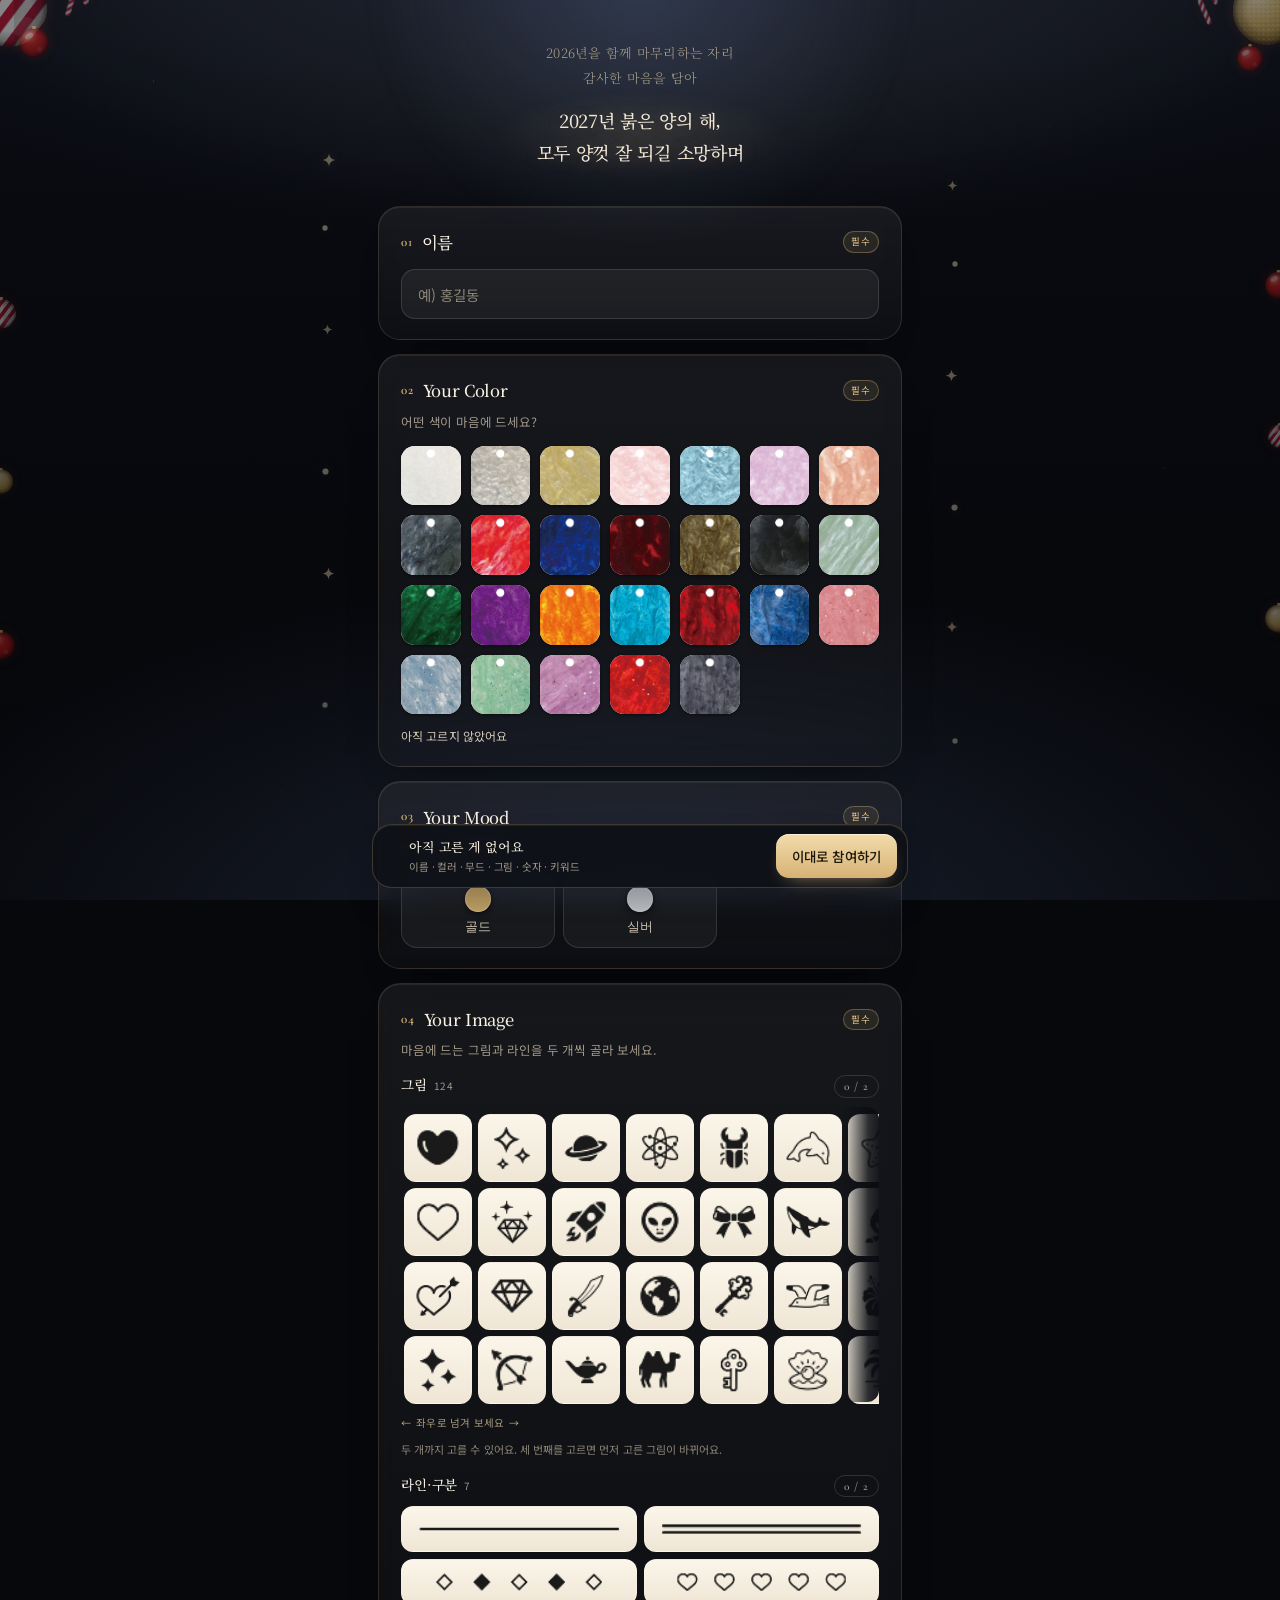
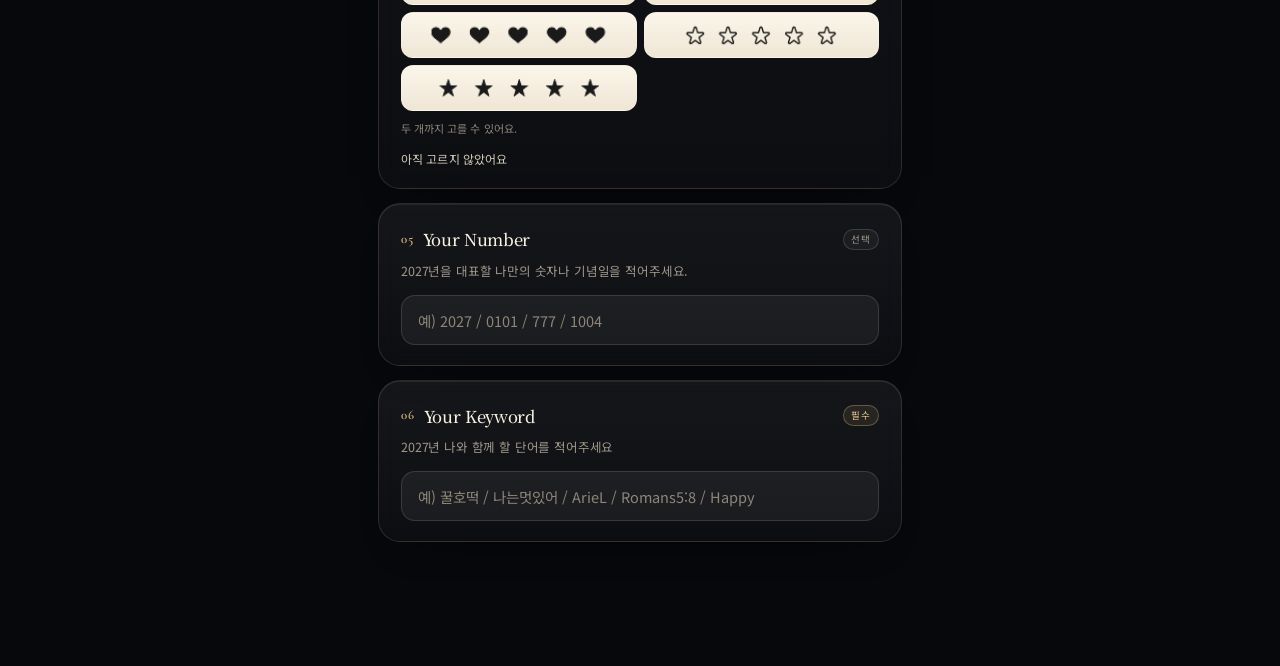
==== index.html @ 9b37b963 "무드 페이지 v4: 오프닝 문구·상단 여백 정리, 패널 순서 재배치(Color·Mood·Image·Number·Keyword), 무드 골드/실버 2종, 그림 124종 4행 좌우 스" ====
<!doctype html>
<html lang="ko">
<head>
<meta charset="utf-8">
<meta name="viewport" content="width=device-width, initial-scale=1, viewport-fit=cover">
<meta name="robots" content="noindex, nofollow">
<meta name="theme-color" content="#07080c">
<title>2027 새해 소망</title>
<meta name="description" content="2027년, 나를 닮은 색과 그림으로 새해의 무드를 골라 보세요.">
<meta property="og:title" content="2027 새해 소망">
<meta property="og:description" content="한 해를 닮은 색과 그림을 골라 새해의 첫 마음을 전해 보세요.">
<meta property="og:type" content="website">
<link rel="preconnect" href="https://fonts.googleapis.com">
<link rel="preconnect" href="https://fonts.gstatic.com" crossorigin>
<link href="https://fonts.googleapis.com/css2?family=Noto+Serif+KR:wght@300;500;700&family=Noto+Sans+KR:wght@300;400;500;700&family=Nanum+Pen+Script&family=Cormorant+Garamond:ital,wght@0,300;0,400;0,600;1,400&display=swap" rel="stylesheet">
<link rel="stylesheet" href="styles.css?v=20271120g">
</head>
<body>
<div class="sky" aria-hidden="true"></div>
<div class="aura" aria-hidden="true"></div>

<!-- 오너먼트 심볼: 유광 레드 볼 · 골드 글리터 볼 · 레드·화이트 사선 줄무늬 볼 · 캔디케인 -->
<svg class="orn-sprite" aria-hidden="true" focusable="false" width="0" height="0">
  <defs>
    <radialGradient id="oRedBody" cx="35%" cy="28%" r="82%">
      <stop offset="0" stop-color="#ff8271"/>
      <stop offset=".34" stop-color="#e4211f"/>
      <stop offset=".76" stop-color="#ad1010"/>
      <stop offset="1" stop-color="#680708"/>
    </radialGradient>
    <radialGradient id="oGoldBody" cx="35%" cy="28%" r="84%">
      <stop offset="0" stop-color="#fdf2c8"/>
      <stop offset=".42" stop-color="#e3bf6d"/>
      <stop offset=".8" stop-color="#b0872c"/>
      <stop offset="1" stop-color="#74551a"/>
    </radialGradient>
    <radialGradient id="oRim" cx="50%" cy="50%" r="50%">
      <stop offset=".58" stop-color="#000" stop-opacity="0"/>
      <stop offset=".87" stop-color="#000" stop-opacity=".26"/>
      <stop offset="1" stop-color="#000" stop-opacity=".62"/>
    </radialGradient>
    <pattern id="oGlitter" width="6.4" height="6.4" patternUnits="userSpaceOnUse">
      <circle cx="1.2" cy="1.7" r=".95" fill="#fff6cf" opacity=".9"/>
      <circle cx="4.7" cy="3.2" r=".68" fill="#fffdf0" opacity=".55"/>
      <circle cx="3" cy="5.8" r=".8" fill="#8b6a24" opacity=".5"/>
      <circle cx="6" cy="0.9" r=".55" fill="#ffe9a8" opacity=".75"/>
      <circle cx="0.6" cy="4.4" r=".5" fill="#ffeec0" opacity=".4"/>
    </pattern>
    <pattern id="oStripe" width="23" height="23" patternUnits="userSpaceOnUse" patternTransform="rotate(37)">
      <rect width="11.5" height="23" fill="#c8102e"/>
      <rect x="11.5" width="11.5" height="23" fill="#fdf7ef"/>
    </pattern>
    <clipPath id="oBallClip"><circle cx="50" cy="52" r="46"/></clipPath>

    <symbol id="oBallRed" viewBox="0 0 100 100">
      <circle cx="50" cy="52" r="46" fill="url(#oRedBody)"/>
      <circle cx="50" cy="52" r="46" fill="url(#oRim)"/>
      <ellipse cx="35" cy="31" rx="14" ry="8.6" transform="rotate(-30 35 31)" fill="#fff3ec" opacity=".5"/>
      <circle cx="67" cy="73" r="8" fill="#ff9c88" opacity=".2"/>
      <rect x="44" y="0" width="12" height="9" rx="2.6" fill="#e2bf78"/>
    </symbol>

    <symbol id="oBallGold" viewBox="0 0 100 100">
      <circle cx="50" cy="52" r="46" fill="url(#oGoldBody)"/>
      <circle cx="50" cy="52" r="46" fill="url(#oGlitter)" opacity=".85"/>
      <circle cx="50" cy="52" r="46" fill="url(#oRim)"/>
      <ellipse cx="35" cy="30" rx="12" ry="7" transform="rotate(-30 35 30)" fill="#fffaea" opacity=".22"/>
      <rect x="44" y="0" width="12" height="9" rx="2.6" fill="#e2bf78"/>
    </symbol>

    <symbol id="oBallStripe" viewBox="0 0 100 100">
      <circle cx="50" cy="52" r="46" fill="url(#oStripe)"/>
      <g clip-path="url(#oBallClip)">
        <ellipse cx="33" cy="30" rx="15" ry="9" transform="rotate(-30 33 30)" fill="#fff" opacity=".5"/>
        <path d="M56 6a46 46 0 0 1 0 92" fill="#000" opacity=".16"/>
        <ellipse cx="68" cy="74" rx="17" ry="12" fill="#fff" opacity=".12"/>
      </g>
      <circle cx="50" cy="52" r="46" fill="url(#oRim)"/>
      <rect x="44" y="0" width="12" height="9" rx="2.6" fill="#e2bf78"/>
    </symbol>

    <pattern id="oCaneStripe" width="14" height="14" patternUnits="userSpaceOnUse" patternTransform="rotate(45)">
      <rect width="7" height="14" fill="#cf1233"/>
      <rect x="7" width="7" height="14" fill="#fffdf7"/>
    </pattern>
    <mask id="oCaneMask" maskUnits="userSpaceOnUse" x="0" y="0" width="70" height="104">
      <path d="M22 96V40a19 19 0 0 1 38 0v14" fill="none" stroke="#fff" stroke-width="13" stroke-linecap="round"/>
    </mask>

    <symbol id="oCane" viewBox="0 0 70 104">
      <g mask="url(#oCaneMask)">
        <rect x="0" y="0" width="70" height="104" fill="url(#oCaneStripe)"/>
        <path d="M40 0h30v104H40z" fill="#5c0a12" opacity=".16"/>
      </g>
    </symbol>
  </defs>
</svg>

<!-- 은은하게 반짝이는 오너먼트 (터치·입력 영역을 가리지 않습니다) -->
<div class="orn-layer" aria-hidden="true">
  <!-- 상단 모서리: 왼쪽 -->
  <svg class="orn" viewBox="0 0 100 100" style="top:-34px;left:-32px;width:82px;--d:-.4s;--o:.5"><use href="#oBallStripe"/></svg>
  <svg class="orn" viewBox="0 0 100 100" style="top:26px;left:18px;width:32px;--d:-2.6s;--o:.46"><use href="#oBallRed"/></svg>
  <svg class="orn" viewBox="0 0 70 104" style="top:-20px;left:64px;width:26px;--d:-4.1s;--o:.4;transform:rotate(16deg)"><use href="#oCane"/></svg>

  <!-- 상단 모서리: 오른쪽 -->
  <svg class="orn" viewBox="0 0 100 100" style="top:-28px;right:-24px;width:74px;--d:-1.6s;--o:.5"><use href="#oBallGold"/></svg>
  <svg class="orn" viewBox="0 0 100 100" style="top:44px;right:16px;width:28px;--d:-3.4s;--o:.44"><use href="#oBallRed"/></svg>
  <svg class="orn" viewBox="0 0 70 104" style="top:-14px;right:60px;width:26px;--d:-.9s;--o:.38;transform:rotate(-24deg)"><use href="#oCane"/></svg>

  <!-- 좌우 가장자리 -->
  <svg class="orn" viewBox="0 0 100 100" style="top:33%;left:-15px;width:32px;--d:-2.1s;--o:.4"><use href="#oBallStripe"/></svg>
  <svg class="orn" viewBox="0 0 100 100" style="top:52%;left:-12px;width:26px;--d:-5.2s;--o:.36"><use href="#oBallGold"/></svg>
  <svg class="orn" viewBox="0 0 100 100" style="top:70%;left:-14px;width:30px;--d:-3.8s;--o:.38"><use href="#oBallRed"/></svg>

  <svg class="orn" viewBox="0 0 100 100" style="top:30%;right:-13px;width:29px;--d:-4.6s;--o:.4"><use href="#oBallRed"/></svg>
  <svg class="orn" viewBox="0 0 100 100" style="top:47%;right:-12px;width:25px;--d:-1.3s;--o:.36"><use href="#oBallStripe"/></svg>
  <svg class="orn" viewBox="0 0 100 100" style="top:67%;right:-14px;width:30px;--d:-6s;--o:.38"><use href="#oBallGold"/></svg>
  <svg class="orn-side l" style="top:17%;width:14px;--d:-1.1s" viewBox="0 0 24 24" role="presentation"><path d="M12 1.2c1 6.4 4.4 9.8 10.8 10.8C16.4 13 13 16.4 12 22.8 11 16.4 7.6 13 1.2 12 7.6 11 11 7.6 12 1.2Z" fill="#f3e2b8" opacity=".75"/></svg>
  <svg class="orn-side l" style="top:25%;width:6px;--d:-3.2s" viewBox="0 0 10 10" role="presentation"><circle cx="5" cy="5" r="4.4" fill="#efe3c9" opacity=".8"/></svg>
  <svg class="orn-side l" style="top:36%;width:11px;--d:-2.2s" viewBox="0 0 24 24" role="presentation"><path d="M12 1.2c1 6.4 4.4 9.8 10.8 10.8C16.4 13 13 16.4 12 22.8 11 16.4 7.6 13 1.2 12 7.6 11 11 7.6 12 1.2Z" fill="#e8d2a2" opacity=".7"/></svg>
  <svg class="orn-side l" style="top:52%;width:7px;--d:-4.4s" viewBox="0 0 10 10" role="presentation"><circle cx="5" cy="5" r="4.4" fill="#f7eccd" opacity=".7"/></svg>
  <svg class="orn-side l" style="top:63%;width:13px;--d:-0.6s" viewBox="0 0 24 24" role="presentation"><path d="M12 1.2c1 6.4 4.4 9.8 10.8 10.8C16.4 13 13 16.4 12 22.8 11 16.4 7.6 13 1.2 12 7.6 11 11 7.6 12 1.2Z" fill="#f3e2b8" opacity=".7"/></svg>
  <svg class="orn-side l" style="top:78%;width:6px;--d:-5.1s" viewBox="0 0 10 10" role="presentation"><circle cx="5" cy="5" r="4.4" fill="#efe3c9" opacity=".65"/></svg>

  <svg class="orn-side r" style="top:20%;width:11px;--d:-2.8s" viewBox="0 0 24 24" role="presentation"><path d="M12 1.2c1 6.4 4.4 9.8 10.8 10.8C16.4 13 13 16.4 12 22.8 11 16.4 7.6 13 1.2 12 7.6 11 11 7.6 12 1.2Z" fill="#e8d2a2" opacity=".72"/></svg>
  <svg class="orn-side r" style="top:29%;width:6px;--d:-0.9s" viewBox="0 0 10 10" role="presentation"><circle cx="5" cy="5" r="4.4" fill="#f7eccd" opacity=".75"/></svg>
  <svg class="orn-side r" style="top:41%;width:13px;--d:-4.0s" viewBox="0 0 24 24" role="presentation"><path d="M12 1.2c1 6.4 4.4 9.8 10.8 10.8C16.4 13 13 16.4 12 22.8 11 16.4 7.6 13 1.2 12 7.6 11 11 7.6 12 1.2Z" fill="#f3e2b8" opacity=".7"/></svg>
  <svg class="orn-side r" style="top:56%;width:7px;--d:-2.6s" viewBox="0 0 10 10" role="presentation"><circle cx="5" cy="5" r="4.4" fill="#efe3c9" opacity=".7"/></svg>
  <svg class="orn-side r" style="top:69%;width:12px;--d:-5.5s" viewBox="0 0 24 24" role="presentation"><path d="M12 1.2c1 6.4 4.4 9.8 10.8 10.8C16.4 13 13 16.4 12 22.8 11 16.4 7.6 13 1.2 12 7.6 11 11 7.6 12 1.2Z" fill="#e8d2a2" opacity=".68"/></svg>
  <svg class="orn-side r" style="top:82%;width:6px;--d:-1.7s" viewBox="0 0 10 10" role="presentation"><circle cx="5" cy="5" r="4.4" fill="#f7eccd" opacity=".6"/></svg>
</div>

<header class="hero">
  <div class="lede greeting">
    <p class="greet-small">2026년을 함께 마무리하는 자리<br>감사한 마음을 담아</p>
    <p class="greet-big">2027년 붉은 양의 해,<br>모두 양껏 잘 되길 소망하며</p>
  </div>
</header>

<main>
  <form id="moodForm" novalidate>
    <section class="panel" id="panel-name">
      <header class="panel-head">
        <span class="step">01</span>
        <h2>이름</h2>
        <span class="tag required">필수</span>
      </header>
      <div class="field">
        <input type="text" id="inputName" name="name" maxlength="16" autocomplete="name"
               placeholder="예) 홍길동" aria-label="이름">
      </div>
      <p class="error" id="errName" hidden>이름을 적어 주세요.</p>
    </section>

    <section class="panel" id="panel-color">
      <header class="panel-head">
        <span class="step">02</span>
        <h2>Your Color</h2>
        <span class="tag required">필수</span>
      </header>
      <p class="panel-desc">어떤 색이 마음에 드세요?</p>
      <div class="swatch-grid" id="colorGrid" role="radiogroup" aria-label="아크릴 컬러 26색"></div>
      <p class="picked" id="colorPicked">아직 고르지 않았어요</p>
      <p class="error" id="errColor" hidden>컬러를 하나 골라 주세요.</p>
    </section>

    <section class="panel" id="panel-mood">
      <header class="panel-head">
        <span class="step">03</span>
        <h2>Your Mood</h2>
        <span class="tag required">필수</span>
      </header>
      <p class="panel-desc">분위기도 골라 보세요</p>
      <div class="point-grid" id="moodGrid" role="radiogroup" aria-label="무드"></div>
      <p class="error" id="errMood" hidden>분위기를 하나 골라 주세요.</p>
    </section>

    <section class="panel" id="panel-image">
      <header class="panel-head">
        <span class="step">04</span>
        <h2>Your Image</h2>
        <span class="tag required">필수</span>
      </header>
      <p class="panel-desc">마음에 드는 그림과 라인을 두 개씩 골라 보세요.</p>

      <div class="pick-block" id="blockArt">
        <div class="pick-head"><h3>그림</h3><span class="pick-count">124</span><span class="pick-state" id="artState">0 / 2</span></div>
        <div class="art-wrap" id="artWrap">
          <div class="art-scroll" id="artScroll">
            <div class="art-grid" id="artGrid" role="group" aria-label="그림 124종"></div>
          </div>
          <span class="art-fade" aria-hidden="true"></span>
        </div>
        <p class="scroll-cue" id="artCue"><span aria-hidden="true">←</span> 좌우로 넘겨 보세요 <span aria-hidden="true">→</span></p>
        <p class="pick-hint" id="artHint">두 개까지 고를 수 있어요. 세 번째를 고르면 먼저 고른 그림이 바뀌어요.</p>
      </div>

      <div class="pick-block" id="blockLine">
        <div class="pick-head"><h3>라인·구분</h3><span class="pick-count">7</span><span class="pick-state" id="lineState">0 / 2</span></div>
        <div class="line-grid" id="lineGrid" role="group" aria-label="라인·구분 7종"></div>
        <p class="pick-hint" id="lineHint">두 개까지 고를 수 있어요.</p>
      </div>

      <p class="picked" id="iconPicked">아직 고르지 않았어요</p>
      <p class="error" id="errIcon" hidden>그림을 하나 골라 주세요.</p>
    </section>

    <section class="panel" id="panel-number">
      <header class="panel-head">
        <span class="step">05</span>
        <h2>Your Number</h2>
        <span class="tag">선택</span>
      </header>
      <p class="panel-desc">2027년을 대표할 나만의 숫자나 기념일을 적어주세요.</p>
      <div class="field">
        <input type="text" id="inputNumber" name="number" maxlength="20" placeholder="예) 2027 / 0101 / 777 / 1004" aria-label="Your Number">
      </div>
    </section>

    <section class="panel" id="panel-keyword">
      <header class="panel-head">
        <span class="step">06</span>
        <h2>Your Keyword</h2>
        <span class="tag required">필수</span>
      </header>
      <p class="panel-desc">2027년 나와 함께 할 단어를 적어주세요</p>
      <div class="field">
        <input type="text" id="inputKeyword" name="keyword" maxlength="24" placeholder="예) 꿀호떡 / 나는멋있어 / ArieL / Romans5:8 / Happy" aria-label="Your Keyword">
      </div>
      <p class="error" id="errKeyword" hidden>단어를 적어 주세요.</p>
    </section>

  </form>
</main>

<div class="dock" id="dock">
  <span class="dock-swatch" id="dockSwatch" aria-hidden="true"></span>
  <div class="dock-text">
    <strong id="dockTitle">아직 고른 게 없어요</strong>
    <small id="dockSub">이름 · 컬러 · 무드 · 그림 · 숫자 · 키워드</small>
  </div>
  <button type="submit" form="moodForm" class="btn-primary" id="submitBtn">이대로 참여하기</button>
</div>

<div class="done" id="doneScreen" hidden>
  <div class="done-orn" aria-hidden="true">
    <svg class="tw" style="top:16px;left:24px;width:13px;animation-delay:-1.4s" viewBox="0 0 24 24"><path d="M12 1.2c1 6.4 4.4 9.8 10.8 10.8C16.4 13 13 16.4 12 22.8 11 16.4 7.6 13 1.2 12 7.6 11 11 7.6 12 1.2Z" fill="#f3e2b8"/></svg>
    <svg class="tw" style="top:44px;right:30px;width:9px;animation-delay:-3.6s" viewBox="0 0 24 24"><path d="M12 1.2c1 6.4 4.4 9.8 10.8 10.8C16.4 13 13 16.4 12 22.8 11 16.4 7.6 13 1.2 12 7.6 11 11 7.6 12 1.2Z" fill="#e8d2a2"/></svg>
    <svg class="tw" style="top:8px;right:96px;width:6px;animation-delay:-2.1s" viewBox="0 0 24 24"><path d="M12 1.2c1 6.4 4.4 9.8 10.8 10.8C16.4 13 13 16.4 12 22.8 11 16.4 7.6 13 1.2 12 7.6 11 11 7.6 12 1.2Z" fill="#f7eccd"/></svg>
    <svg class="tw" style="top:72px;left:78px;width:7px;animation-delay:-4.8s" viewBox="0 0 24 24"><path d="M12 1.2c1 6.4 4.4 9.8 10.8 10.8C16.4 13 13 16.4 12 22.8 11 16.4 7.6 13 1.2 12 7.6 11 11 7.6 12 1.2Z" fill="#e8d2a2"/></svg>
  </div>
  <div class="done-inner">
    <p class="done-eyebrow">고르기 완료</p>
    <h2 id="doneTitle">참여해 주셔서 감사합니다!</h2>
    <p class="done-sub" id="doneSub">고른 마음이 잘 담겼어요.</p>
    <ul class="summary" id="doneSummary"></ul>
    <p class="done-note">2027년 붉은 양의 해, 모두 양껏 잘 되길 바라며.<br>2026년을 함께 마무리하는 자리, 감사한 마음을 담아.</p>
    <button type="button" class="btn-ghost" id="againBtn">처음부터 다시 고르기</button>
  </div>
</div>

<script src="app.js?v=20271120g"></script>
</body>
</html>
---- styles.css ----
/* 2027 나만의 무드 — midnight / champagne edition */
:root{
  --bg:#07080c;
  --bg-2:#0b0d13;
  --bg-3:#131722;
  --ink:#f5eee0;
  --ink-soft:#d2c8b6;
  --muted:#a1988a;
  --line:rgba(214,186,132,.16);
  --line-soft:rgba(255,255,255,.09);
  --accent:#e3b972;
  --gold:#d9b877;
  --gold-deep:#a9853f;
  --gold-line:rgba(217,184,119,.34);
  --cream:#f8f1e2;
  --serif:'Noto Serif KR','Nanum Myeongjo',Georgia,serif;
  --sans:'Noto Sans KR','Apple SD Gothic Neo',system-ui,-apple-system,sans-serif;
  --hand:'Nanum Pen Script','Gaegu','Segoe Script',cursive;
  --display:'Cormorant Garamond','Noto Serif KR',Georgia,serif;
  --radius:22px;
  color-scheme:dark;
}

*{box-sizing:border-box}
html{
  -webkit-text-size-adjust:100%;
  scroll-padding-bottom:118px;
  background:var(--bg);
}
body{
  margin:0;
  padding:0 0 calc(110px + env(safe-area-inset-bottom));
  background:var(--bg);
  color:var(--ink);
  font-family:var(--sans);
  font-weight:400;
  line-height:1.6;
  letter-spacing:-0.01em;
  word-break:keep-all;
  overflow-wrap:break-word;
  -webkit-font-smoothing:antialiased;
  overflow-x:hidden;
}

/* 깊은 연말 블랙 — 네이비-블랙 그라데이션 */
body::before{
  content:'';
  position:fixed;
  inset:0;
  background:
    radial-gradient(120% 62% at 50% -12%, #1b2233 0%, rgba(27,34,51,0) 62%),
    radial-gradient(78% 42% at 50% -4%, rgba(217,184,119,.13) 0%, rgba(217,184,119,0) 68%),
    radial-gradient(90% 60% at 50% 106%, rgba(30,37,54,.85) 0%, rgba(7,8,12,0) 70%),
    linear-gradient(180deg, #0a0c12 0%, #08090e 38%, #06070a 100%);
  pointer-events:none;
  z-index:0;
}
/* 아주 옅은 별가루 */
.sky{
  position:fixed;
  inset:0;
  pointer-events:none;
  z-index:0;
  opacity:.55;
  background-image:
    radial-gradient(1.1px 1.1px at 12% 9%, rgba(255,247,226,.85), transparent 60%),
    radial-gradient(1px 1px at 82% 14%, rgba(255,247,226,.6), transparent 60%),
    radial-gradient(1.2px 1.2px at 33% 26%, rgba(240,226,196,.5), transparent 60%),
    radial-gradient(1px 1px at 68% 38%, rgba(255,247,226,.45), transparent 60%),
    radial-gradient(1.3px 1.3px at 91% 52%, rgba(255,247,226,.5), transparent 60%),
    radial-gradient(1px 1px at 6% 46%, rgba(240,226,196,.5), transparent 60%),
    radial-gradient(1.1px 1.1px at 46% 64%, rgba(255,247,226,.35), transparent 60%),
    radial-gradient(1px 1px at 76% 78%, rgba(240,226,196,.4), transparent 60%),
    radial-gradient(1.2px 1.2px at 22% 88%, rgba(255,247,226,.35), transparent 60%);
}
.aura{
  position:fixed;
  left:50%; top:-300px;
  width:560px; height:560px;
  margin-left:-280px;
  border-radius:50%;
  background:radial-gradient(circle, rgba(120,146,196,.22), rgba(120,146,196,0) 68%);
  filter:blur(14px);
  pointer-events:none;
  z-index:0;
}
main,header,footer,.dock{position:relative;z-index:1}

/* ---------- 오너먼트 ---------- */
.orn-layer{
  position:fixed;
  inset:0;
  z-index:0;
  pointer-events:none;
  overflow:hidden;
}
.orn-sprite{
  position:absolute;
  width:0; height:0;
  overflow:hidden;
}
/* 유광 레드·골드 글리터·사선 줄무늬 볼, 캔디케인 — 배경 장식(터치·입력 방해 없음) */
.orn{
  position:absolute;
  height:auto;
  opacity:var(--o,.4);
  filter:drop-shadow(0 0 7px rgba(226,84,52,.22));
  animation:ornTwinkle 9s ease-in-out infinite;
  animation-delay:var(--d,0s);
  pointer-events:none;
}
@keyframes ornTwinkle{
  0%,100%{opacity:var(--o,.4)}
  44%{opacity:calc(var(--o,.4) * 1.6)}
  62%{opacity:calc(var(--o,.4) * 1.05)}
  80%{opacity:calc(var(--o,.4) * .72)}
}
.orn-side{
  position:absolute;
  height:auto;
  opacity:.5;
  filter:drop-shadow(0 0 6px rgba(233,206,150,.35));
}
.orn-side.l{left:8px}
.orn-side.r{right:8px}
.tw{
  animation:twinkle 5.2s ease-in-out infinite;
  transform-box:fill-box;
  transform-origin:center;
  opacity:.55;
}
@keyframes twinkle{
  0%,100%{opacity:.22;transform:scale(.88)}
  42%{opacity:.98;transform:scale(1.08)}
  66%{opacity:.45;transform:scale(.96)}
}

/* ---------- hero ---------- */
.hero{
  max-width:560px;
  margin:0 auto;
  padding:calc(40px + env(safe-area-inset-top)) 20px 4px;
  text-align:center;
}
.lede.greeting{
  display:flex;
  flex-direction:column;
  gap:13px;
  margin:0 auto;
  max-width:20em;
  font-family:var(--serif);
  font-weight:300;
  letter-spacing:-0.005em;
  text-align:center;
}
.lede.greeting p{margin:0}
.greet-small{
  font-size:clamp(12px,3.3vw,13px);
  font-weight:300;
  line-height:1.95;
  letter-spacing:.02em;
  color:#a89d8b;
}
.greet-big{
  position:relative;
  font-size:clamp(16px,4.5vw,18px);
  font-weight:500;
  line-height:1.78;
  letter-spacing:-0.015em;
  color:#f2e8d4;
  text-shadow:0 1px 20px rgba(217,184,119,.22);
}
.greet-big::before{
  content:'';
  position:absolute;
  inset:-12px -20px;
  background:radial-gradient(58% 72% at 50% 50%, rgba(217,184,119,.11), rgba(217,184,119,0) 72%);
  pointer-events:none;
  z-index:-1;
}

/* ---------- panels ---------- */
#moodForm{
  max-width:560px;
  margin:0 auto;
  padding:34px 18px 0;
}
.panel{
  background:linear-gradient(180deg, rgba(255,255,255,.062), rgba(255,255,255,.028));
  border:1px solid var(--line);
  border-radius:var(--radius);
  padding:20px 18px 18px;
  margin:0 0 14px;
  box-shadow:
    0 1px 0 rgba(255,255,255,.07) inset,
    0 22px 44px -34px rgba(0,0,0,.95);
  -webkit-backdrop-filter:blur(10px) saturate(1.05);
  backdrop-filter:blur(10px) saturate(1.05);
  scroll-margin-top:20px;
}
.panel-head{
  display:flex;
  align-items:center;
  gap:8px;
  flex-wrap:wrap;
}
.step{
  font-family:var(--display);
  font-size:13px;
  font-weight:600;
  letter-spacing:.1em;
  color:var(--gold);
}
.panel-head h2{
  margin:0;
  font-family:var(--serif);
  font-size:16.5px;
  font-weight:500;
  letter-spacing:-0.02em;
  color:var(--cream);
  flex:1 1 auto;
}
.tag{
  font-size:9.5px;
  letter-spacing:.08em;
  padding:2px 7px;
  border-radius:999px;
  border:1px solid rgba(255,255,255,.14);
  color:var(--muted);
  background:rgba(255,255,255,.04);
  flex:none;
}
.tag.required{
  color:#ecc98d;
  border-color:rgba(217,184,119,.34);
  background:rgba(217,184,119,.1);
}
.panel-desc{
  margin:8px 0 14px;
  font-size:12.5px;
  line-height:1.6;
  color:var(--muted);
}
.field{position:relative}
/* 설명 문구가 없는 패널(01 이름)은 제목과 입력칸 사이 여백을 따로 준다 */
.panel-head + .field{margin-top:14px}
.field input{
  width:100%;
  height:50px;
  padding:0 16px;
  font-family:var(--sans);
  font-size:16px;
  color:var(--cream);
  background:rgba(255,255,255,.055);
  border:1px solid rgba(255,255,255,.13);
  border-radius:14px;
  outline:none;
  transition:border-color .2s, box-shadow .2s, background .2s;
  -webkit-appearance:none;
  caret-color:var(--gold);
}
.field input::placeholder{color:#8e8778;font-size:14.5px}
.field input:focus{
  border-color:rgba(217,184,119,.62);
  background:rgba(255,255,255,.08);
  box-shadow:0 0 0 4px rgba(217,184,119,.14);
}
.error{
  margin:8px 0 0;
  font-size:11.5px;
  color:#eda692;
  letter-spacing:0.01em;
}
.chips{
  display:flex;
  gap:6px;
  flex-wrap:wrap;
  margin-top:10px;
}
.chip{
  font-family:var(--sans);
  font-size:11.5px;
  color:var(--ink-soft);
  background:rgba(255,255,255,.05);
  border:1px solid rgba(255,255,255,.12);
  border-radius:999px;
  padding:6px 11px;
  cursor:pointer;
  transition:all .18s ease;
}
.chip:hover{background:rgba(217,184,119,.12);border-color:rgba(217,184,119,.45);color:var(--cream)}
.chip:active{transform:scale(.97)}

/* ---------- color swatches ---------- */
.swatch-grid{
  display:grid;
  grid-template-columns:repeat(auto-fill, minmax(48px,1fr));
  gap:8px;
}
.swatch{
  position:relative;
  aspect-ratio:1;
  padding:0;
  border:0;
  background:none;
  cursor:pointer;
  border-radius:16px;
  -webkit-tap-highlight-color:transparent;
}
.swatch img{
  width:100%; height:100%;
  display:block;
  border-radius:14px;
  object-fit:cover;
  background:#fff;
  box-shadow:0 1px 3px rgba(0,0,0,.5), 0 0 0 1px rgba(255,255,255,.16) inset;
  transition:transform .18s ease, box-shadow .18s ease;
}
.swatch:hover img{transform:translateY(-1px)}
.swatch .swatch-check{
  position:absolute;
  right:-4px; bottom:-4px;
  width:18px; height:18px;
  border-radius:50%;
  background:#100f0c;
  color:var(--cream);
  font-size:10px;
  line-height:18px;
  text-align:center;
  opacity:0;
  transform:scale(.6);
  transition:all .18s ease;
  box-shadow:0 0 0 1.5px rgba(247,240,226,.85);
}
.swatch[aria-checked="true"] img{
  transform:scale(.9);
  box-shadow:0 0 0 2px #f0d9a8, 0 0 0 5px rgba(10,11,15,.95), 0 6px 16px rgba(0,0,0,.6);
}
.swatch[aria-checked="true"] .swatch-check{opacity:1;transform:scale(1)}
.picked{
  margin:12px 0 0;
  font-size:12px;
  color:var(--ink-soft);
  letter-spacing:.01em;
  min-height:1.3em;
}
.picked b{font-weight:500;color:var(--cream)}

/* ---------- points ---------- */
.point-grid{
  display:grid;
  grid-template-columns:repeat(3,1fr);
  gap:8px;
}
.point{
  position:relative;
  display:flex;
  flex-direction:column;
  align-items:center;
  gap:7px;
  padding:13px 6px 11px;
  border:1px solid rgba(255,255,255,.12);
  border-radius:16px;
  background:rgba(255,255,255,.045);
  cursor:pointer;
  transition:all .18s ease;
  -webkit-tap-highlight-color:transparent;
}
.point .orb{
  width:26px; height:26px;
  border-radius:50%;
  box-shadow:0 0 0 1px rgba(255,255,255,.28) inset, 0 2px 6px rgba(0,0,0,.55);
}
.point span{font-size:12.5px;color:var(--ink-soft);letter-spacing:.02em}
.point[aria-checked="true"]{
  border-color:rgba(217,184,119,.72);
  background:rgba(217,184,119,.1);
  box-shadow:0 0 0 1px rgba(217,184,119,.3), 0 8px 20px -14px rgba(217,184,119,.8);
}
.point[aria-checked="true"] span{color:var(--cream);font-weight:500}

/* ---------- icon tabs & grid ---------- */
.tabs{
  display:flex;
  gap:6px;
  overflow-x:auto;
  padding:2px 0 10px;
  scrollbar-width:none;
}
.tabs::-webkit-scrollbar{display:none}
.tab{
  flex:none;
  font-family:var(--sans);
  font-size:12px;
  color:var(--ink-soft);
  background:rgba(255,255,255,.05);
  border:1px solid rgba(255,255,255,.12);
  border-radius:999px;
  padding:7px 13px;
  cursor:pointer;
  transition:all .18s ease;
  white-space:nowrap;
}
.tab .count{opacity:.55;font-size:10.5px;margin-left:3px}
.tab[aria-selected="true"]{
  background:linear-gradient(180deg, #f1d9a8, #d8b477);
  border-color:rgba(240,217,168,.9);
  color:#221a0e;
  font-weight:500;
  box-shadow:0 6px 16px -10px rgba(217,184,119,.85);
}
.tab[aria-selected="true"] .count{opacity:.6}
/* 아이콘은 검은 획 투명 PNG → 셀 배경은 밝은 아이보리/크림으로 유지 */
.icon-grid{
  display:grid;
  grid-template-columns:repeat(5, 1fr);
  gap:6px;
}
.icon-cell{
  position:relative;
  aspect-ratio:1;
  padding:7px;
  border:1px solid rgba(255,255,255,.1);
  border-radius:12px;
  background:linear-gradient(180deg, #fbf6ea 0%, #efe6d5 100%);
  cursor:pointer;
  transition:all .16s ease;
  -webkit-tap-highlight-color:transparent;
}
.icon-cell:hover{border-color:rgba(217,184,119,.6);background:linear-gradient(180deg, #fffdf6 0%, #f6efe0 100%)}
.icon-cell img{
  width:100%; height:100%;
  object-fit:contain;
  display:block;
}
.icon-cell[aria-checked="true"]{
  border-color:#f0d9a8;
  background:linear-gradient(180deg, #fffdf6 0%, #f7efdd 100%);
  box-shadow:0 0 0 2px #e8c98f, 0 0 0 5px rgba(232,201,143,.2), 0 8px 18px -8px rgba(0,0,0,.75);
}

/* ---------- 그림·라인 두 개 고르기 ---------- */
.pick-block{margin:0 0 16px}
.pick-block:last-of-type{margin-bottom:6px}
.pick-head{
  display:flex;
  align-items:baseline;
  gap:7px;
  margin:0 0 9px;
}
.pick-head h3{
  margin:0;
  font-family:var(--serif);
  font-size:13.5px;
  font-weight:500;
  letter-spacing:-0.01em;
  color:var(--cream);
}
.pick-count{font-size:10px;color:var(--muted);letter-spacing:.04em}
.pick-state{
  margin-left:auto;
  flex:none;
  font-family:var(--display);
  font-size:11.5px;
  font-weight:600;
  letter-spacing:.08em;
  color:var(--muted);
  border:1px solid rgba(255,255,255,.13);
  border-radius:999px;
  padding:1px 9px;
  transition:all .2s ease;
}
.pick-state.done{
  color:#f0d9a8;
  border-color:rgba(217,184,119,.5);
  background:rgba(217,184,119,.12);
}
.pick-hint{
  margin:9px 0 0;
  font-size:11px;
  line-height:1.55;
  letter-spacing:.005em;
  color:#8d8577;
  transition:color .2s ease;
}
.pick-hint.flash{color:#e9c893}
.pick-hint.full{color:#c4b79d}

/* 그림 124종 — 4행 가로 스크롤 그리드 */
.art-wrap{position:relative}
.art-scroll{
  overflow-x:auto;
  overflow-y:hidden;
  -webkit-overflow-scrolling:touch;
  overscroll-behavior-x:contain;
  padding:7px 3px 9px;
  scrollbar-width:thin;
  scrollbar-color:rgba(217,184,119,.45) rgba(255,255,255,.06);
}
.art-scroll::-webkit-scrollbar{height:4px}
.art-scroll::-webkit-scrollbar-track{background:rgba(255,255,255,.06);border-radius:2px}
.art-scroll::-webkit-scrollbar-thumb{background:rgba(217,184,119,.45);border-radius:2px}
.art-grid{
  --cell:60px;
  display:grid;
  grid-auto-flow:column;
  grid-template-rows:repeat(4, var(--cell));
  grid-auto-columns:var(--cell);
  gap:6px;
  justify-content:start;
}
.art-grid .icon-cell{width:var(--cell);height:var(--cell)}
.art-fade{
  position:absolute;
  top:0; right:0; bottom:11px;
  width:38px;
  pointer-events:none;
  border-radius:0 12px 12px 0;
  background:linear-gradient(90deg, rgba(13,15,21,0) 0%, rgba(11,13,19,.86) 72%, rgba(10,12,18,.95) 100%);
  transition:opacity .3s ease;
}
.art-wrap.at-end .art-fade{opacity:0}
.scroll-cue{
  display:flex;
  align-items:center;
  gap:5px;
  margin:2px 0 0;
  font-size:10.5px;
  letter-spacing:.02em;
  color:#b8a887;
  opacity:.9;
  transition:opacity .35s ease;
  animation:cueNudge 2.6s ease-in-out infinite;
}
.scroll-cue span{font-size:10px;color:var(--gold)}
.scroll-cue.off{opacity:0}
@keyframes cueNudge{
  0%,100%{transform:translateX(0)}
  50%{transform:translateX(4px)}
}
.line-grid{
  display:grid;
  grid-template-columns:1fr;
  gap:6px;
}
.line-grid .icon-cell{
  aspect-ratio:auto;
  height:46px;
  padding:9px 12px;
}
.icon-cell .pick-badge{
  position:absolute;
  right:-5px; top:-5px;
  min-width:18px; height:18px;
  padding:0 3px;
  border-radius:9px;
  background:#17140f;
  color:var(--cream);
  font-family:var(--sans);
  font-size:9.5px;
  font-weight:500;
  line-height:18px;
  text-align:center;
  box-shadow:0 0 0 1.5px rgba(247,240,226,.9);
  opacity:0;
  transform:scale(.6);
  transition:all .16s ease;
}
.icon-cell[aria-checked="true"] .pick-badge{opacity:1;transform:scale(1)}

/* ---------- dock (선택 요약 + 제출) ---------- */
.dock{
  position:fixed;
  left:12px; right:12px;
  bottom:calc(12px + env(safe-area-inset-bottom));
  max-width:536px;
  margin:0 auto;
  display:flex;
  align-items:center;
  gap:11px;
  padding:9px 10px 9px 14px;
  border-radius:20px;
  border:1px solid rgba(217,184,119,.24);
  background:rgba(13,15,21,.88);
  -webkit-backdrop-filter:blur(18px) saturate(1.15);
  backdrop-filter:blur(18px) saturate(1.15);
  box-shadow:
    0 20px 46px -24px rgba(0,0,0,.95),
    0 1px 0 rgba(255,255,255,.07) inset;
  transition:transform .35s ease, opacity .35s ease;
}
.dock.hide{transform:translateY(140%);opacity:0;pointer-events:none}
.dock-swatch{
  width:11px; height:11px;
  flex:none;
  border-radius:50%;
  background:rgba(255,255,255,.14);
  box-shadow:0 0 0 1px rgba(255,255,255,.22), 0 0 10px rgba(255,255,255,.12);
  opacity:0;
  transition:opacity .3s ease, background .3s ease;
}
.dock-swatch.on{opacity:1}
.dock-text{
  flex:1 1 auto;
  min-width:0;
  display:flex;
  flex-direction:column;
  gap:1px;
}
.dock-text strong{
  font-family:var(--serif);
  font-size:13px;
  font-weight:500;
  letter-spacing:-0.01em;
  color:var(--cream);
  white-space:nowrap;
  overflow:hidden;
  text-overflow:ellipsis;
}
.dock-text small{
  font-size:10.5px;
  color:var(--muted);
  white-space:nowrap;
  overflow:hidden;
  text-overflow:ellipsis;
}
.btn-primary{
  flex:none;
  height:44px;
  padding:0 16px;
  border:0;
  border-radius:13px;
  background:linear-gradient(180deg, #f2dcab 0%, #d7b275 100%);
  color:#1d160b;
  font-family:var(--sans);
  font-size:13.5px;
  font-weight:500;
  letter-spacing:.01em;
  cursor:pointer;
  transition:transform .16s ease, filter .2s ease, opacity .2s;
  box-shadow:0 8px 20px -12px rgba(217,184,119,.9), 0 1px 0 rgba(255,255,255,.55) inset;
  -webkit-tap-highlight-color:transparent;
}
.btn-primary:hover{filter:brightness(1.06)}
.btn-primary:active{transform:scale(.975)}
.btn-primary:disabled{opacity:.55;cursor:default}
.btn-ghost{
  height:44px;
  padding:0 18px;
  border:1px solid rgba(255,255,255,.18);
  border-radius:13px;
  background:rgba(255,255,255,.05);
  color:var(--cream);
  font-family:var(--sans);
  font-size:13.5px;
  cursor:pointer;
  transition:border-color .2s, background .2s;
}
.btn-ghost:hover{border-color:rgba(217,184,119,.5);background:rgba(217,184,119,.1)}

/* ---------- done ---------- */
.done{
  position:fixed;
  inset:0;
  z-index:60;
  overflow-y:auto;
  -webkit-overflow-scrolling:touch;
  background:
    radial-gradient(80% 46% at 50% -6%, rgba(217,184,119,.16) 0%, rgba(217,184,119,0) 62%),
    radial-gradient(90% 50% at 50% 108%, rgba(30,37,54,.9) 0%, rgba(7,8,12,0) 68%),
    linear-gradient(180deg, #0b0e15 0%, #07080c 48%, #06070a 100%);
  animation:fadein .45s ease both;
}
.done[hidden]{display:none}
.done-orn{
  position:absolute;
  inset:0;
  pointer-events:none;
  opacity:.55;
}
.done-orn svg{position:absolute;height:auto;filter:drop-shadow(0 0 6px rgba(233,206,150,.35))}
@keyframes fadein{from{opacity:0}to{opacity:1}}
.done-inner{
  position:relative;
  min-height:100%;
  max-width:520px;
  margin:0 auto;
  padding:calc(64px + env(safe-area-inset-top)) 26px calc(40px + env(safe-area-inset-bottom));
  display:flex;
  flex-direction:column;
  align-items:center;
  justify-content:center;
  text-align:center;
}
@media (max-height:680px){
  .done-inner{justify-content:flex-start}
}
.done-eyebrow{
  margin:0 0 10px;
  font-size:10.5px;
  letter-spacing:.3em;
  text-transform:uppercase;
  color:var(--gold);
}
.done h2{
  margin:0;
  font-family:var(--serif);
  font-weight:500;
  font-size:clamp(21px,5.6vw,24px);
  letter-spacing:-0.02em;
  color:var(--cream);
}
.done-sub{margin:8px 0 0;font-size:13px;color:var(--muted)}

.summary{
  list-style:none;
  margin:30px 0 0;
  padding:0;
  width:100%;
  max-width:340px;
  border-top:1px solid rgba(255,255,255,.1);
  animation:rise .6s cubic-bezier(.2,.8,.3,1) both;
}
.summary li{
  display:flex;
  align-items:baseline;
  justify-content:space-between;
  gap:14px;
  padding:13px 2px;
  border-bottom:1px solid rgba(255,255,255,.08);
  text-align:left;
}
.summary .k{
  flex:none;
  font-size:10.5px;
  letter-spacing:.16em;
  color:#9c9384;
}
.summary .v{
  font-family:var(--serif);
  font-size:14px;
  line-height:1.5;
  color:var(--cream);
  text-align:right;
  word-break:break-word;
}
.summary .v .dot{
  display:inline-block;
  width:9px; height:9px;
  margin-right:7px;
  border-radius:50%;
  vertical-align:1px;
  box-shadow:0 0 0 1px rgba(255,255,255,.35);
}
@keyframes rise{from{opacity:0;transform:translateY(12px)}to{opacity:1;transform:none}}

.done-note{
  margin:26px 0 0;
  font-size:11.5px;
  line-height:1.9;
  color:var(--muted);
  opacity:.85;
}
.done-inner .btn-ghost{margin-top:22px}

::selection{background:rgba(217,184,119,.32);color:#fffaf0}
:focus-visible{outline:2px solid rgba(217,184,119,.7);outline-offset:2px}

@media (min-width:600px){
  .swatch-grid{grid-template-columns:repeat(auto-fill, minmax(54px,1fr));gap:10px}
  .icon-grid{grid-template-columns:repeat(7,1fr);gap:7px}
  .line-grid{grid-template-columns:repeat(2,1fr);gap:7px}
  .panel{padding:22px 22px 20px}
}
@media (min-width:760px){
  .orn-side.l{left:calc(50% - 318px)}
  .orn-side.r{right:calc(50% - 318px)}
}
@media (min-width:820px){
  .icon-grid{grid-template-columns:repeat(8,1fr)}
}
@media (prefers-reduced-motion:reduce){
  *{animation-duration:.001ms !important;transition-duration:.001ms !important}
  .tw{opacity:.6}
}
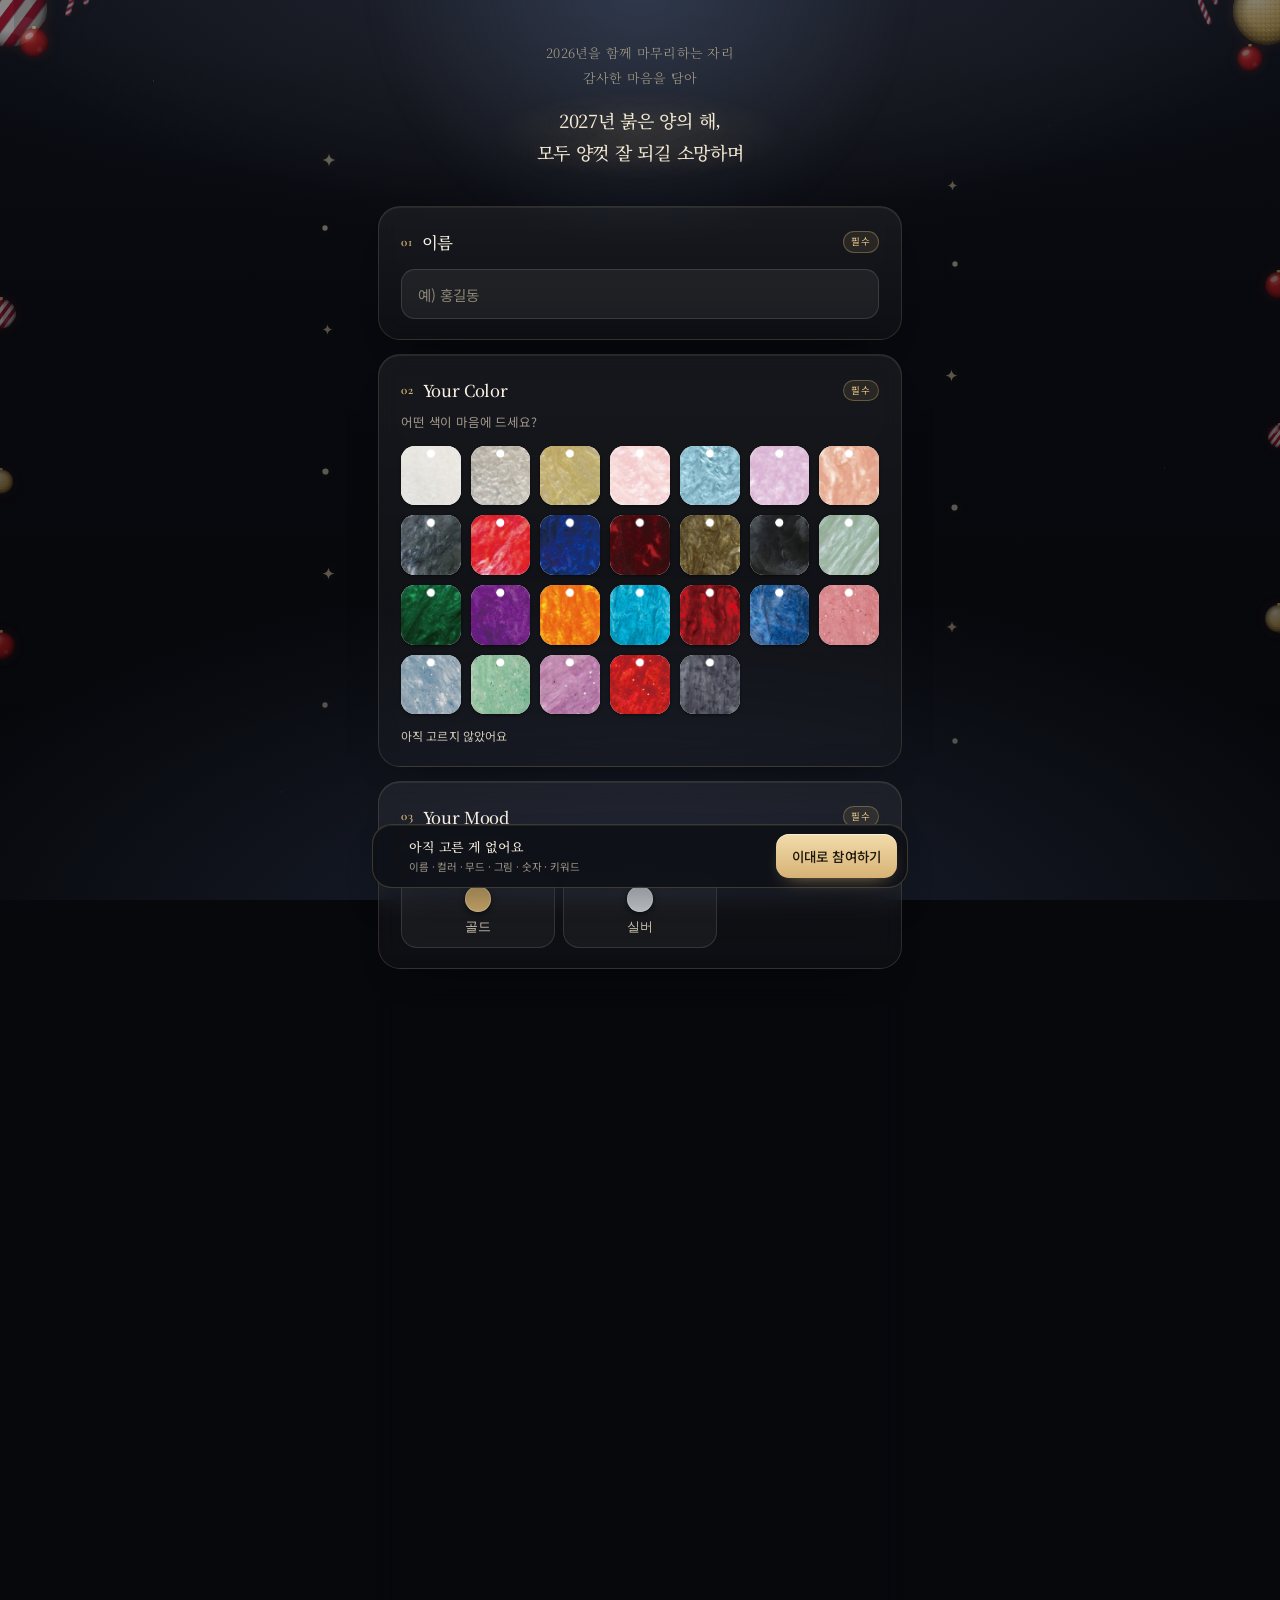
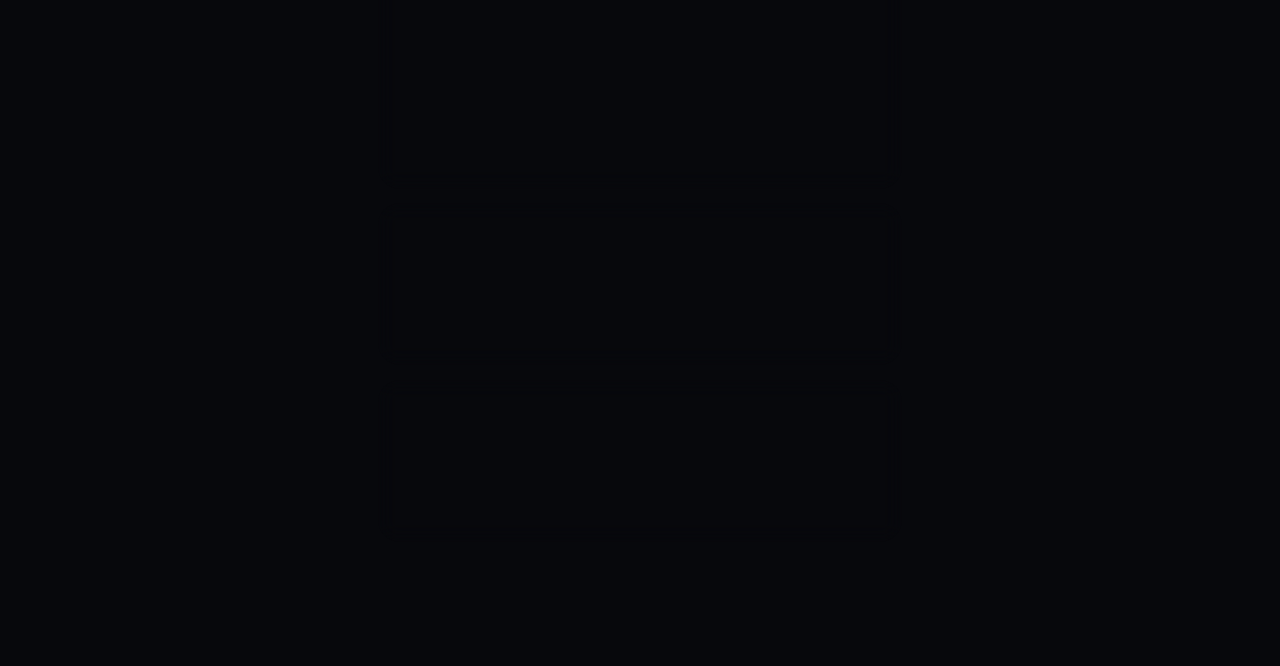
==== commit fa678e50: "캐시버스터 h (수정 반영)" ====
--- a/index.html
+++ b/index.html
@@ -13,7 +13,7 @@
 <link rel="preconnect" href="https://fonts.googleapis.com">
 <link rel="preconnect" href="https://fonts.gstatic.com" crossorigin>
 <link href="https://fonts.googleapis.com/css2?family=Noto+Serif+KR:wght@300;500;700&family=Noto+Sans+KR:wght@300;400;500;700&family=Nanum+Pen+Script&family=Cormorant+Garamond:ital,wght@0,300;0,400;0,600;1,400&display=swap" rel="stylesheet">
-<link rel="stylesheet" href="styles.css?v=20271120g">
+<link rel="stylesheet" href="styles.css?v=20271120h">
 </head>
 <body>
 <div class="sky" aria-hidden="true"></div>
@@ -260,6 +260,6 @@
   </div>
 </div>
 
-<script src="app.js?v=20271120g"></script>
+<script src="app.js?v=20271120h"></script>
 </body>
 </html>
--- a/styles.css
+++ b/styles.css
@@ -470,7 +470,7 @@
   padding:1px 9px;
   transition:all .2s ease;
 }
-.pick-state.done{
+.pick-state.is-full{
   color:#f0d9a8;
   border-color:rgba(217,184,119,.5);
   background:rgba(217,184,119,.12);
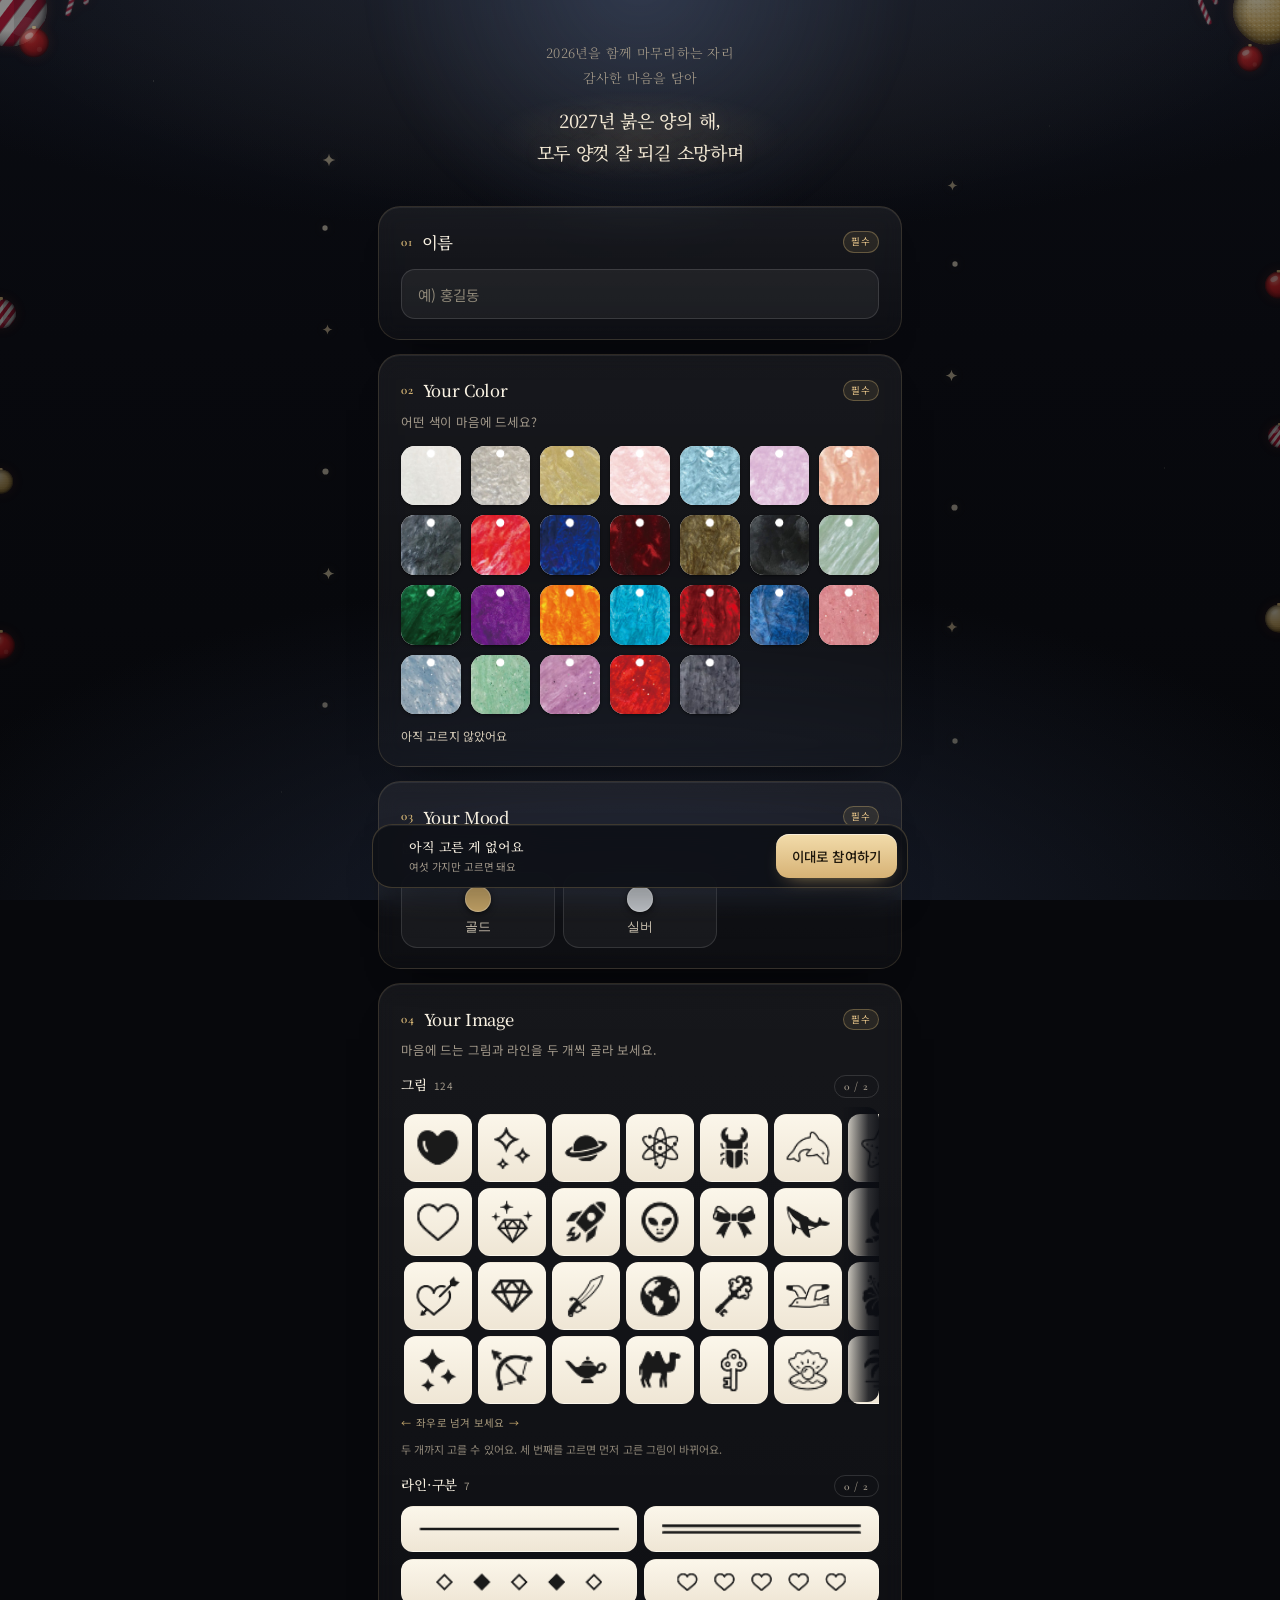
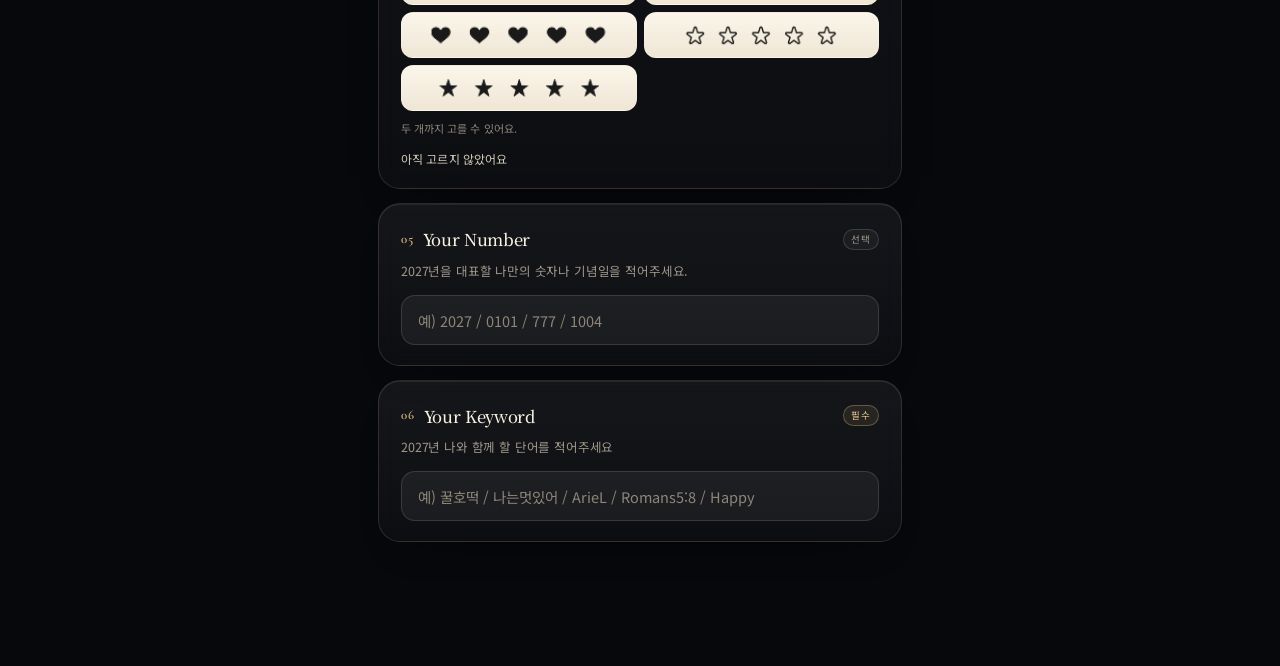
==== commit 385d360c: "선택 교체 안내 조사 처리, 도크 기본 문구 정리, 캐시버스터 i" ====
--- a/index.html
+++ b/index.html
@@ -13,7 +13,7 @@
 <link rel="preconnect" href="https://fonts.googleapis.com">
 <link rel="preconnect" href="https://fonts.gstatic.com" crossorigin>
 <link href="https://fonts.googleapis.com/css2?family=Noto+Serif+KR:wght@300;500;700&family=Noto+Sans+KR:wght@300;400;500;700&family=Nanum+Pen+Script&family=Cormorant+Garamond:ital,wght@0,300;0,400;0,600;1,400&display=swap" rel="stylesheet">
-<link rel="stylesheet" href="styles.css?v=20271120h">
+<link rel="stylesheet" href="styles.css?v=20271120i">
 </head>
 <body>
 <div class="sky" aria-hidden="true"></div>
@@ -238,7 +238,7 @@
   <span class="dock-swatch" id="dockSwatch" aria-hidden="true"></span>
   <div class="dock-text">
     <strong id="dockTitle">아직 고른 게 없어요</strong>
-    <small id="dockSub">이름 · 컬러 · 무드 · 그림 · 숫자 · 키워드</small>
+    <small id="dockSub">여섯 가지만 고르면 돼요</small>
   </div>
   <button type="submit" form="moodForm" class="btn-primary" id="submitBtn">이대로 참여하기</button>
 </div>
@@ -260,6 +260,6 @@
   </div>
 </div>
 
-<script src="app.js?v=20271120h"></script>
+<script src="app.js?v=20271120i"></script>
 </body>
 </html>
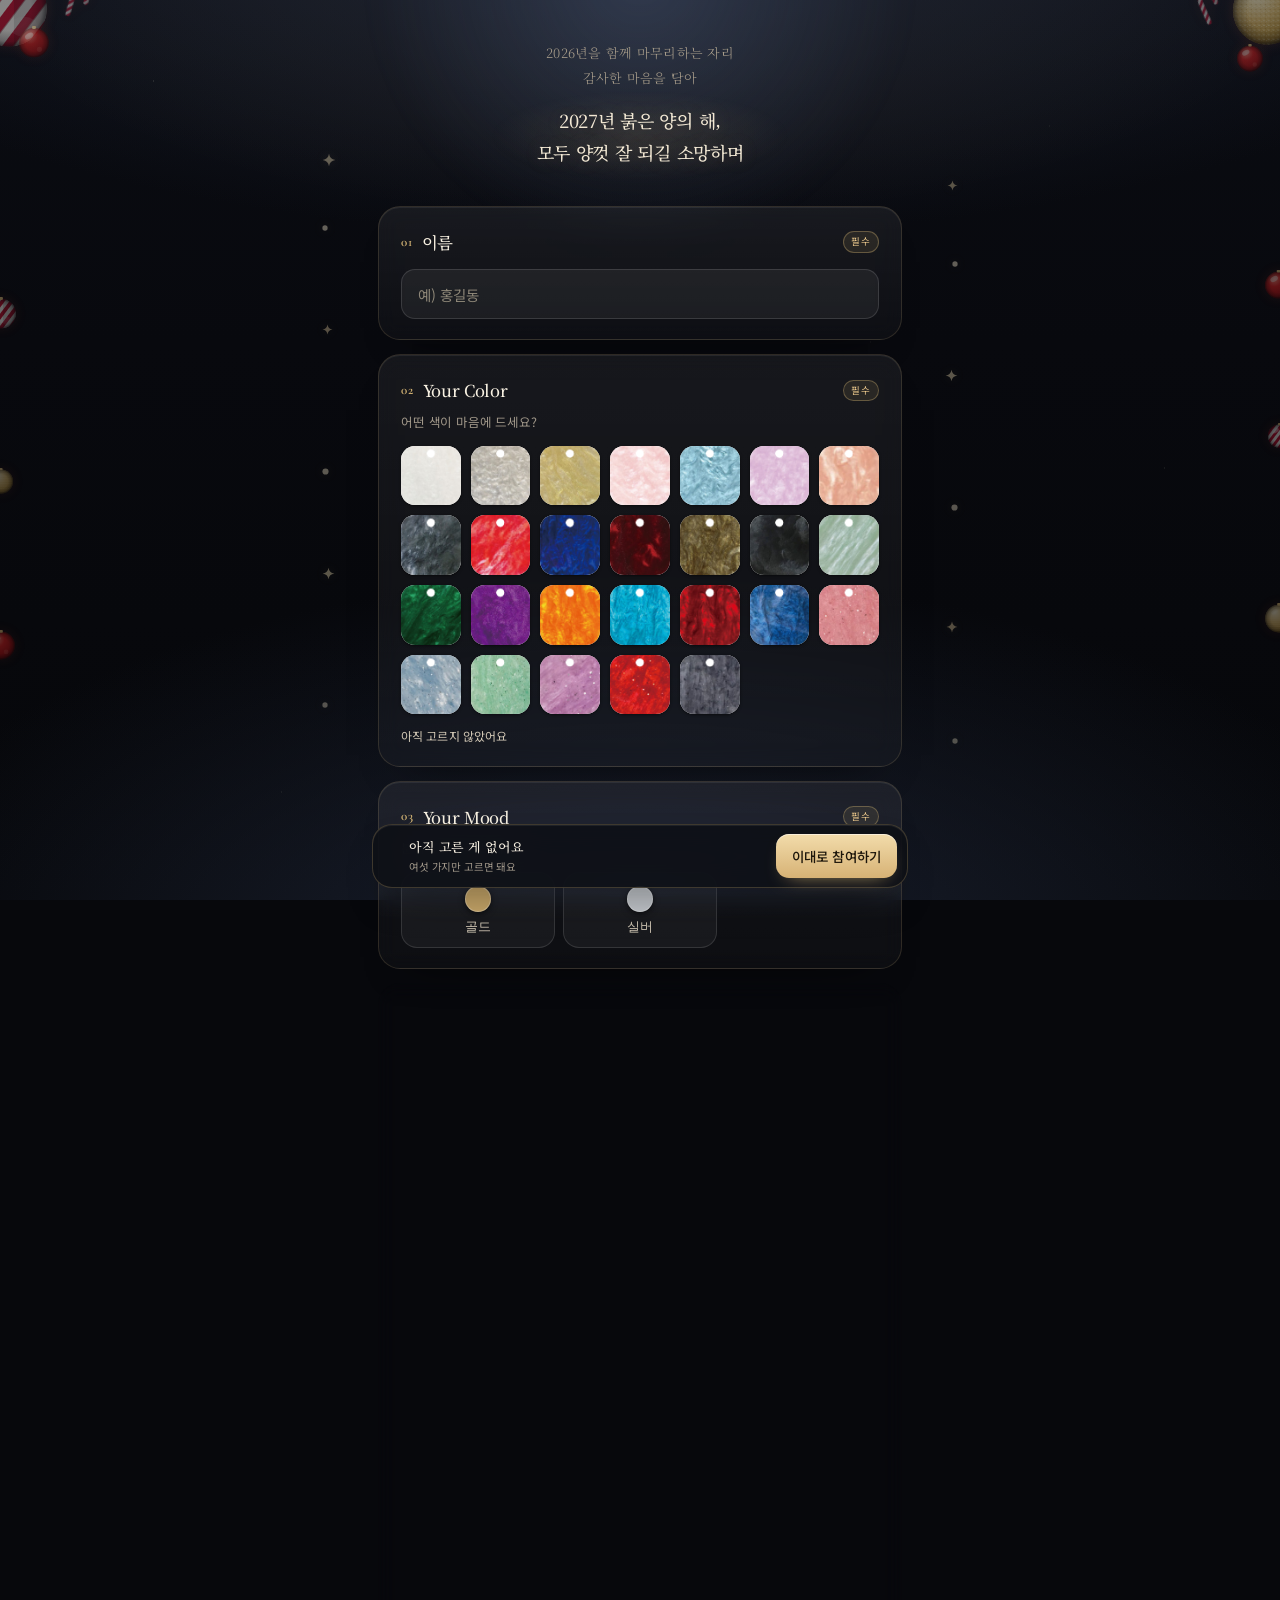
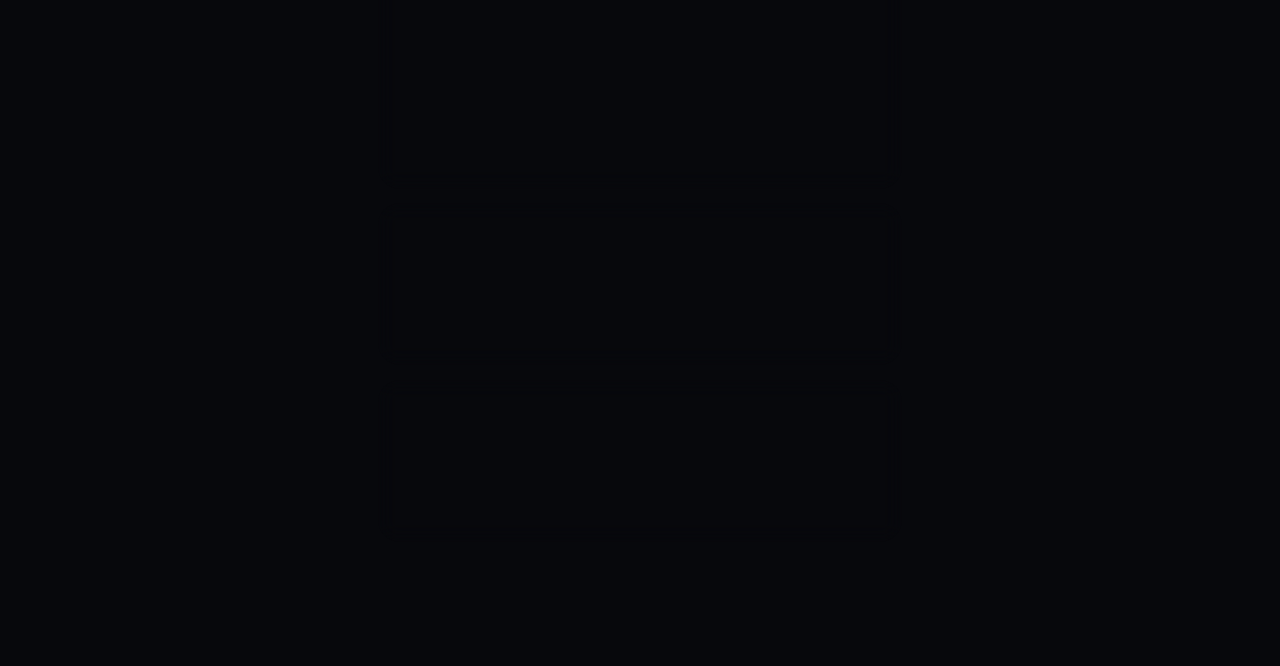
==== commit 26233edf: "fix: 그림·라인 매핑 값이 base64 그대로 전송되던 문제 수정 (복호화 후 전송), 캐시버스터 k" ====
--- a/index.html
+++ b/index.html
@@ -13,7 +13,7 @@
 <link rel="preconnect" href="https://fonts.googleapis.com">
 <link rel="preconnect" href="https://fonts.gstatic.com" crossorigin>
 <link href="https://fonts.googleapis.com/css2?family=Noto+Serif+KR:wght@300;500;700&family=Noto+Sans+KR:wght@300;400;500;700&family=Nanum+Pen+Script&family=Cormorant+Garamond:ital,wght@0,300;0,400;0,600;1,400&display=swap" rel="stylesheet">
-<link rel="stylesheet" href="styles.css?v=20271120i">
+<link rel="stylesheet" href="styles.css?v=20271120k">
 </head>
 <body>
 <div class="sky" aria-hidden="true"></div>
@@ -260,6 +260,6 @@
   </div>
 </div>
 
-<script src="app.js?v=20271120i"></script>
+<script src="app.js?v=20271120k"></script>
 </body>
 </html>
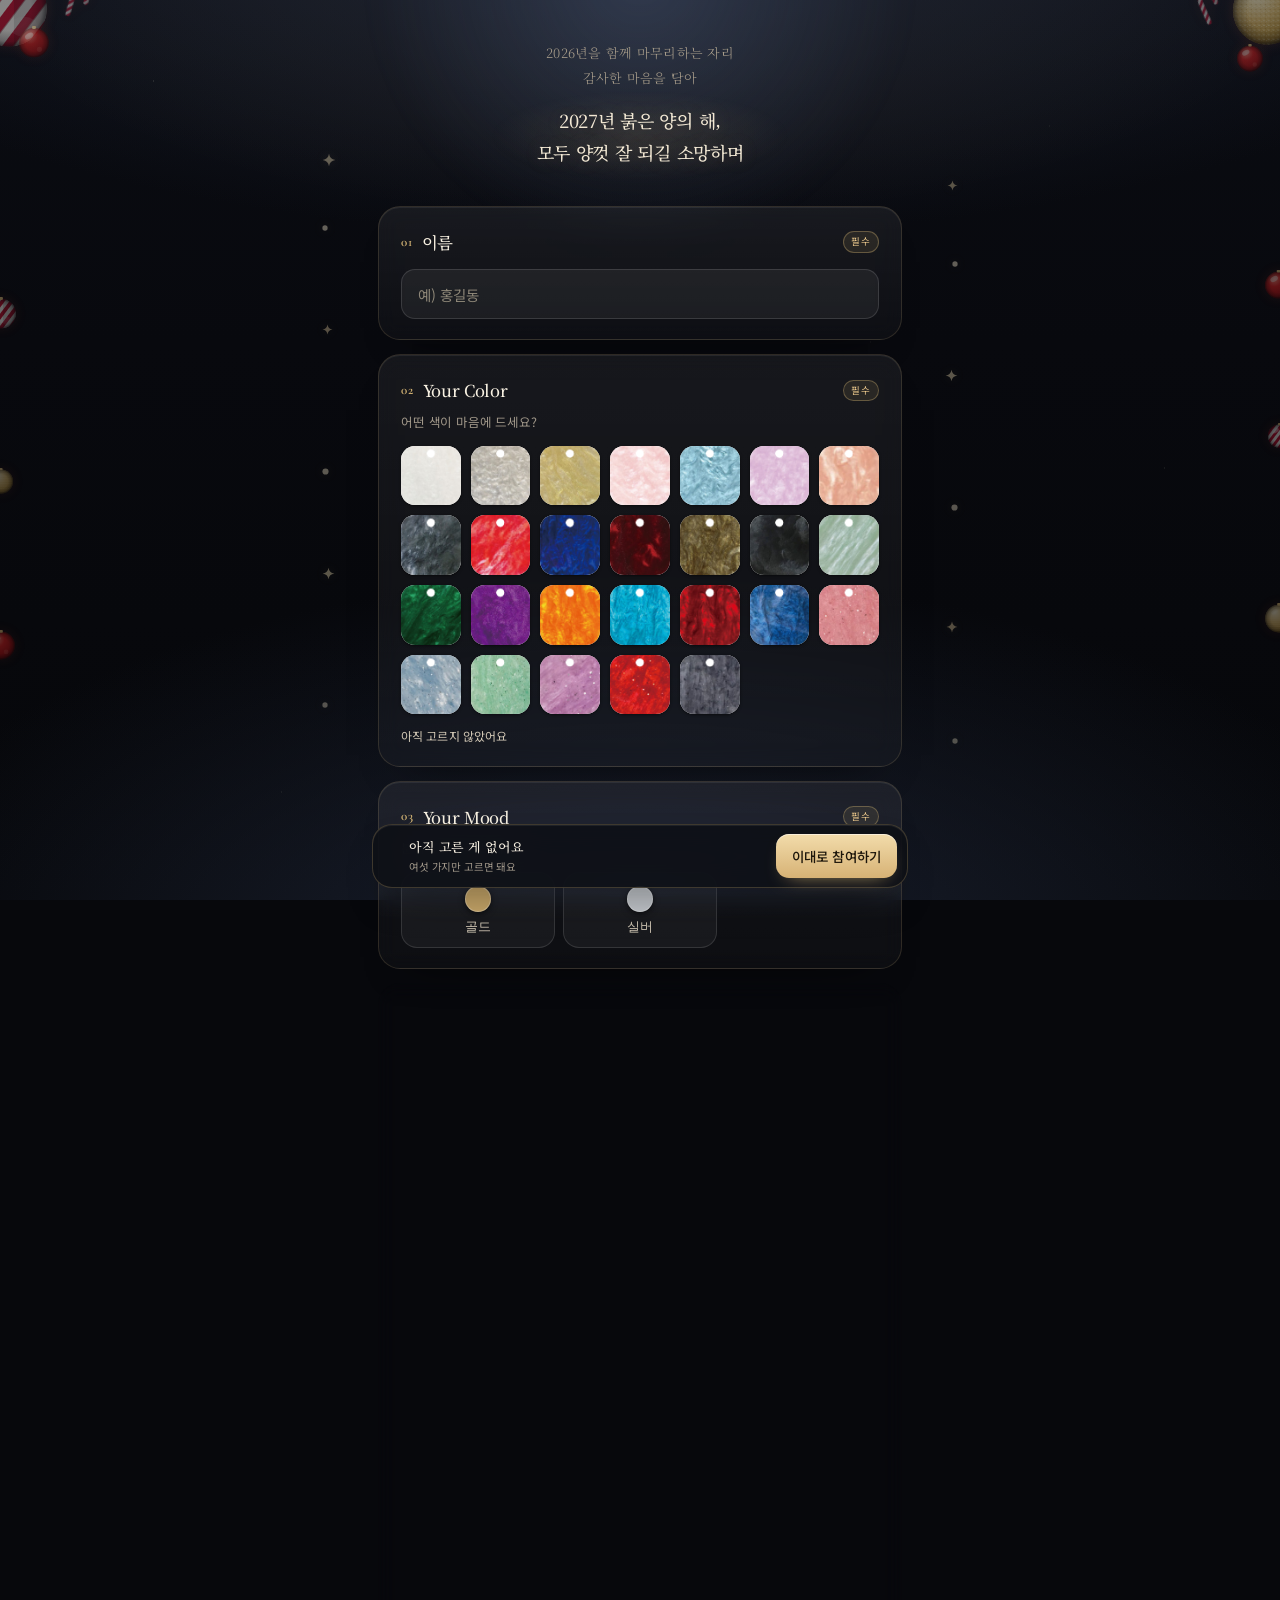
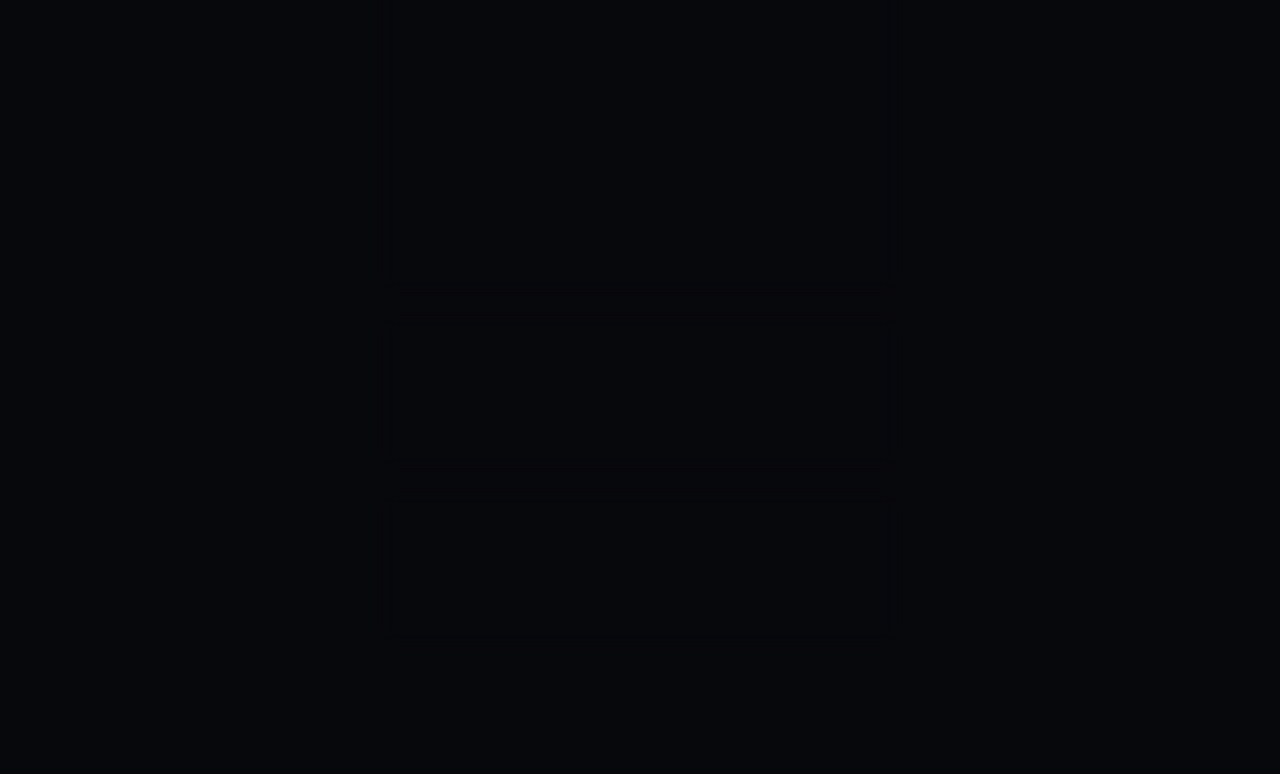
==== commit 23ad783f: "그림·라인을 ①·② 두 자리로 고르게 변경(같은 항목 2번 선택 허용), 슬롯 칩에서 ×로 비우기, 캐시버스터 l" ====
--- a/index.html
+++ b/index.html
@@ -13,7 +13,7 @@
 <link rel="preconnect" href="https://fonts.googleapis.com">
 <link rel="preconnect" href="https://fonts.gstatic.com" crossorigin>
 <link href="https://fonts.googleapis.com/css2?family=Noto+Serif+KR:wght@300;500;700&family=Noto+Sans+KR:wght@300;400;500;700&family=Nanum+Pen+Script&family=Cormorant+Garamond:ital,wght@0,300;0,400;0,600;1,400&display=swap" rel="stylesheet">
-<link rel="stylesheet" href="styles.css?v=20271120k">
+<link rel="stylesheet" href="styles.css?v=20271120l">
 </head>
 <body>
 <div class="sky" aria-hidden="true"></div>
@@ -182,10 +182,11 @@
         <h2>Your Image</h2>
         <span class="tag required">필수</span>
       </header>
-      <p class="panel-desc">마음에 드는 그림과 라인을 두 개씩 골라 보세요.</p>
+      <p class="panel-desc">마음에 드는 그림과 라인을 두 자리씩 골라 보세요. 같은 것을 두 번 골라도 좋아요.</p>
 
       <div class="pick-block" id="blockArt">
         <div class="pick-head"><h3>그림</h3><span class="pick-count">124</span><span class="pick-state" id="artState">0 / 2</span></div>
+        <div class="slots" id="artSlots" role="group" aria-label="고른 그림 자리"></div>
         <div class="art-wrap" id="artWrap">
           <div class="art-scroll" id="artScroll">
             <div class="art-grid" id="artGrid" role="group" aria-label="그림 124종"></div>
@@ -193,13 +194,14 @@
           <span class="art-fade" aria-hidden="true"></span>
         </div>
         <p class="scroll-cue" id="artCue"><span aria-hidden="true">←</span> 좌우로 넘겨 보세요 <span aria-hidden="true">→</span></p>
-        <p class="pick-hint" id="artHint">두 개까지 고를 수 있어요. 세 번째를 고르면 먼저 고른 그림이 바뀌어요.</p>
+        <p class="pick-hint" id="artHint">빈 자리를 누르면 ①, ② 순서로 담겨요. 같은 그림을 두 번 눌러도 돼요.</p>
       </div>
 
       <div class="pick-block" id="blockLine">
         <div class="pick-head"><h3>라인·구분</h3><span class="pick-count">7</span><span class="pick-state" id="lineState">0 / 2</span></div>
+        <div class="slots" id="lineSlots" role="group" aria-label="고른 라인 자리"></div>
         <div class="line-grid" id="lineGrid" role="group" aria-label="라인·구분 7종"></div>
-        <p class="pick-hint" id="lineHint">두 개까지 고를 수 있어요.</p>
+        <p class="pick-hint" id="lineHint">빈 자리를 누르면 ①, ② 순서로 담겨요. 같은 라인을 두 번 눌러도 돼요.</p>
       </div>
 
       <p class="picked" id="iconPicked">아직 고르지 않았어요</p>
@@ -260,6 +262,6 @@
   </div>
 </div>
 
-<script src="app.js?v=20271120k"></script>
+<script src="app.js?v=20271120l"></script>
 </body>
 </html>
--- a/styles.css
+++ b/styles.css
@@ -487,6 +487,78 @@
 .pick-hint.full{color:#c4b79d}
 
 /* 그림 124종 — 4행 가로 스크롤 그리드 */
+.slots{
+  display:grid;
+  grid-template-columns:1fr 1fr;
+  gap:6px;
+  margin:0 0 10px;
+}
+.slot{
+  display:flex;
+  align-items:center;
+  gap:6px;
+  min-height:44px;
+  padding:5px 7px;
+  border:1px dashed rgba(255,255,255,.18);
+  border-radius:12px;
+  background:rgba(255,255,255,.03);
+  transition:border-color .2s ease, background .2s ease;
+}
+.slot.filled{
+  border-style:solid;
+  border-color:rgba(217,184,119,.5);
+  background:rgba(217,184,119,.09);
+}
+.slot-no{
+  flex:none;
+  width:13px;
+  font-family:var(--display);
+  font-size:12.5px;
+  line-height:1;
+  text-align:center;
+  color:var(--gold);
+}
+.slot-thumb{
+  flex:none;
+  display:none;
+  width:26px; height:26px;
+  padding:3px;
+  border-radius:7px;
+  background:linear-gradient(180deg, #fbf6ea 0%, #efe6d5 100%);
+}
+.slot.filled .slot-thumb{display:block}
+.slot-thumb img{width:100%;height:100%;object-fit:contain;display:block}
+.slot-name{
+  flex:1 1 auto;
+  min-width:0;
+  font-size:10.8px;
+  line-height:1.25;
+  color:#8d8577;
+  overflow:hidden;
+  display:-webkit-box;
+  -webkit-box-orient:vertical;
+  -webkit-line-clamp:2;
+  word-break:keep-all;
+}
+.slot.filled .slot-name{color:var(--cream)}
+.slot-x{
+  flex:none;
+  width:22px; height:22px;
+  padding:0;
+  border:0;
+  border-radius:50%;
+  background:rgba(255,255,255,.09);
+  color:var(--ink-soft);
+  font-family:var(--sans);
+  font-size:12px;
+  line-height:22px;
+  text-align:center;
+  cursor:pointer;
+  -webkit-tap-highlight-color:transparent;
+}
+.slot-x:active{transform:scale(.94)}
+.slot:not(.filled) .slot-x{visibility:hidden}
+
 .art-wrap{position:relative}
 .art-scroll{
   overflow-x:auto;
@@ -551,16 +623,16 @@
 .icon-cell .pick-badge{
   position:absolute;
   right:-5px; top:-5px;
-  min-width:18px; height:18px;
+  min-width:19px; height:19px;
   padding:0 3px;
-  border-radius:9px;
+  border-radius:10px;
   background:#17140f;
-  color:var(--cream);
+  color:#f6efe0;
   font-family:var(--sans);
-  font-size:9.5px;
-  font-weight:500;
-  line-height:18px;
+  font-size:11px;
+  line-height:19px;
   text-align:center;
+  letter-spacing:-0.02em;
   box-shadow:0 0 0 1.5px rgba(247,240,226,.9);
   opacity:0;
   transform:scale(.6);
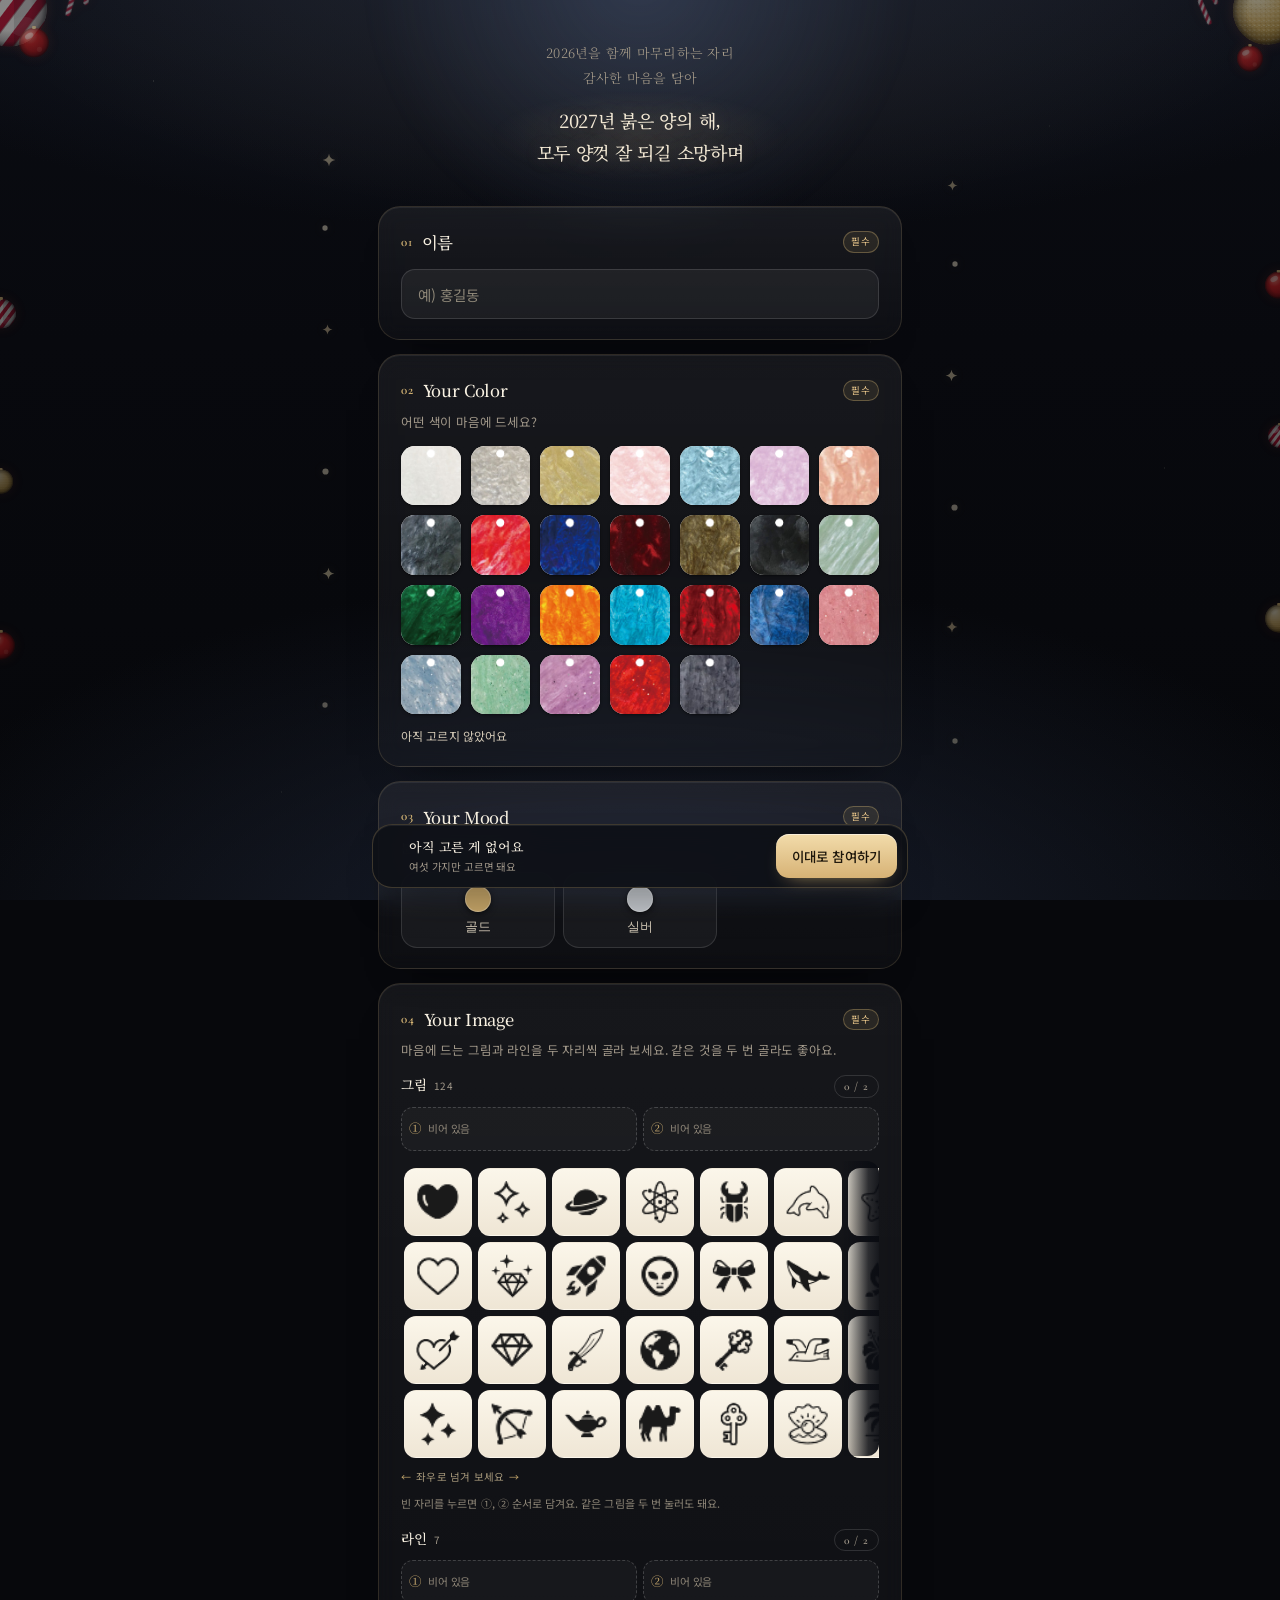
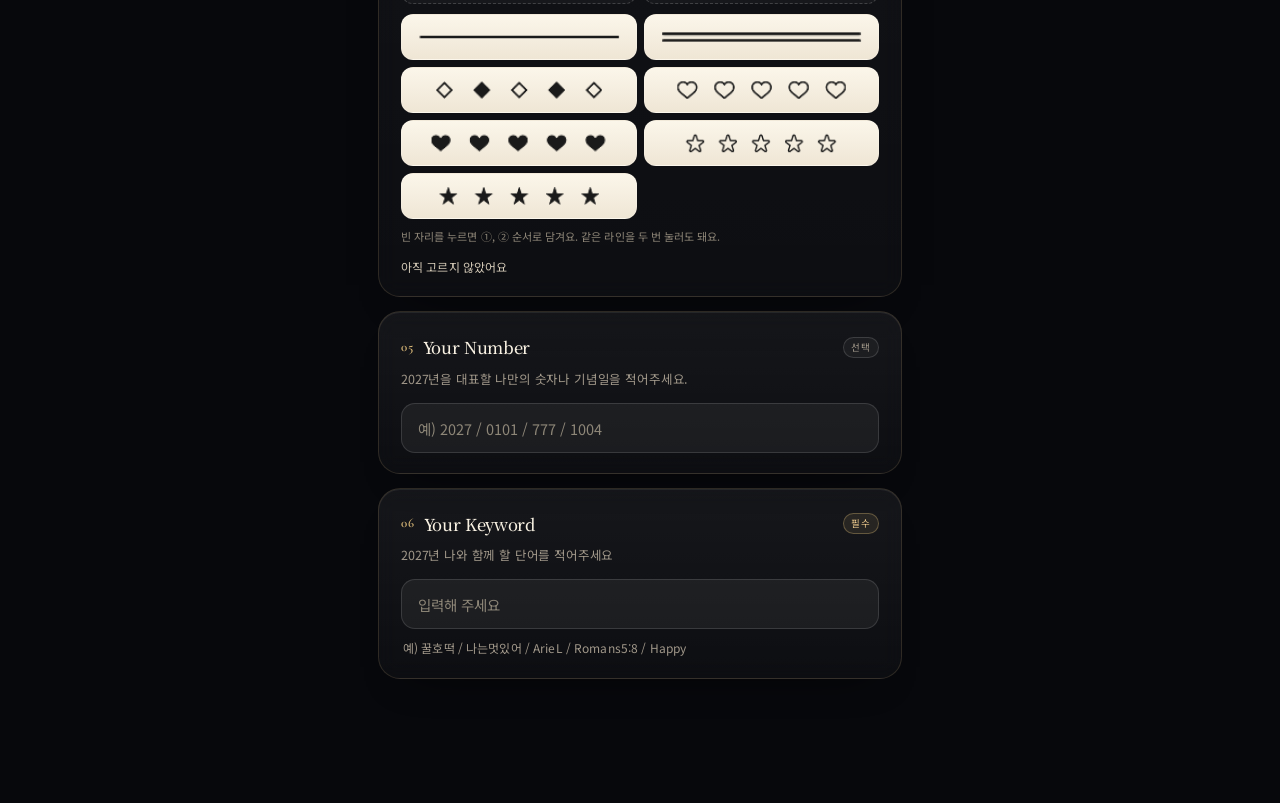
==== commit 5fa6ac03: "fix: 키워드 예시를 입력칸 아래 안내 문구로 옮겨 390px에서도 전부 보이게, 같은 그림 두 번 탭 시 ①·② 중복 선택 보장(취소 없음), 라인·구분 → 라인, 캐시버스터 " ====
--- a/index.html
+++ b/index.html
@@ -13,7 +13,7 @@
 <link rel="preconnect" href="https://fonts.googleapis.com">
 <link rel="preconnect" href="https://fonts.gstatic.com" crossorigin>
 <link href="https://fonts.googleapis.com/css2?family=Noto+Serif+KR:wght@300;500;700&family=Noto+Sans+KR:wght@300;400;500;700&family=Nanum+Pen+Script&family=Cormorant+Garamond:ital,wght@0,300;0,400;0,600;1,400&display=swap" rel="stylesheet">
-<link rel="stylesheet" href="styles.css?v=20271120l">
+<link rel="stylesheet" href="styles.css?v=20271120m">
 </head>
 <body>
 <div class="sky" aria-hidden="true"></div>
@@ -198,9 +198,9 @@
       </div>
 
       <div class="pick-block" id="blockLine">
-        <div class="pick-head"><h3>라인·구분</h3><span class="pick-count">7</span><span class="pick-state" id="lineState">0 / 2</span></div>
+        <div class="pick-head"><h3>라인</h3><span class="pick-count">7</span><span class="pick-state" id="lineState">0 / 2</span></div>
         <div class="slots" id="lineSlots" role="group" aria-label="고른 라인 자리"></div>
-        <div class="line-grid" id="lineGrid" role="group" aria-label="라인·구분 7종"></div>
+        <div class="line-grid" id="lineGrid" role="group" aria-label="라인 7종"></div>
         <p class="pick-hint" id="lineHint">빈 자리를 누르면 ①, ② 순서로 담겨요. 같은 라인을 두 번 눌러도 돼요.</p>
       </div>
 
@@ -228,8 +228,9 @@
       </header>
       <p class="panel-desc">2027년 나와 함께 할 단어를 적어주세요</p>
       <div class="field">
-        <input type="text" id="inputKeyword" name="keyword" maxlength="24" placeholder="예) 꿀호떡 / 나는멋있어 / ArieL / Romans5:8 / Happy" aria-label="Your Keyword">
-      </div>
+        <input type="text" id="inputKeyword" name="keyword" maxlength="24" placeholder="입력해 주세요" aria-label="Your Keyword" aria-describedby="keywordExamples">
+      </div>
+      <p class="field-hint" id="keywordExamples">예) <span class="ex">꿀호떡</span> / <span class="ex">나는멋있어</span> / <span class="ex">ArieL</span> / <span class="ex">Romans5:8</span> / <span class="ex">Happy</span></p>
       <p class="error" id="errKeyword" hidden>단어를 적어 주세요.</p>
     </section>
 
@@ -262,6 +263,6 @@
   </div>
 </div>
 
-<script src="app.js?v=20271120l"></script>
+<script src="app.js?v=20271120m"></script>
 </body>
 </html>
--- a/styles.css
+++ b/styles.css
@@ -260,6 +260,17 @@
   caret-color:var(--gold);
 }
 .field input::placeholder{color:#8e8778;font-size:14.5px}
+/* 입력칸 placeholder에 다 들어가지 않는 예시는 입력칸 바로 아래 안내 문구로 줄바꿔 모두 보이게 둔다 */
+.field-hint{
+  margin:8px 2px 0;
+  font-size:12px;
+  line-height:1.75;
+  letter-spacing:0.01em;
+  color:var(--muted);
+  word-break:keep-all;
+  overflow-wrap:break-word;
+}
+.field-hint .ex{white-space:nowrap}
 .field input:focus{
   border-color:rgba(217,184,119,.62);
   background:rgba(255,255,255,.08);
@@ -426,6 +437,8 @@
   cursor:pointer;
   transition:all .16s ease;
   -webkit-tap-highlight-color:transparent;
+  /* 같은 칸을 연속으로 두 번 탭할 때 더블탭 줌으로 두 번째 탭이 먹히지 않도록 */
+  touch-action:manipulation;
 }
 .icon-cell:hover{border-color:rgba(217,184,119,.6);background:linear-gradient(180deg, #fffdf6 0%, #f6efe0 100%)}
 .icon-cell img{
@@ -555,6 +568,7 @@
   text-align:center;
   cursor:pointer;
   -webkit-tap-highlight-color:transparent;
+  touch-action:manipulation;
 }
 .slot-x:active{transform:scale(.94)}
 .slot:not(.filled) .slot-x{visibility:hidden}
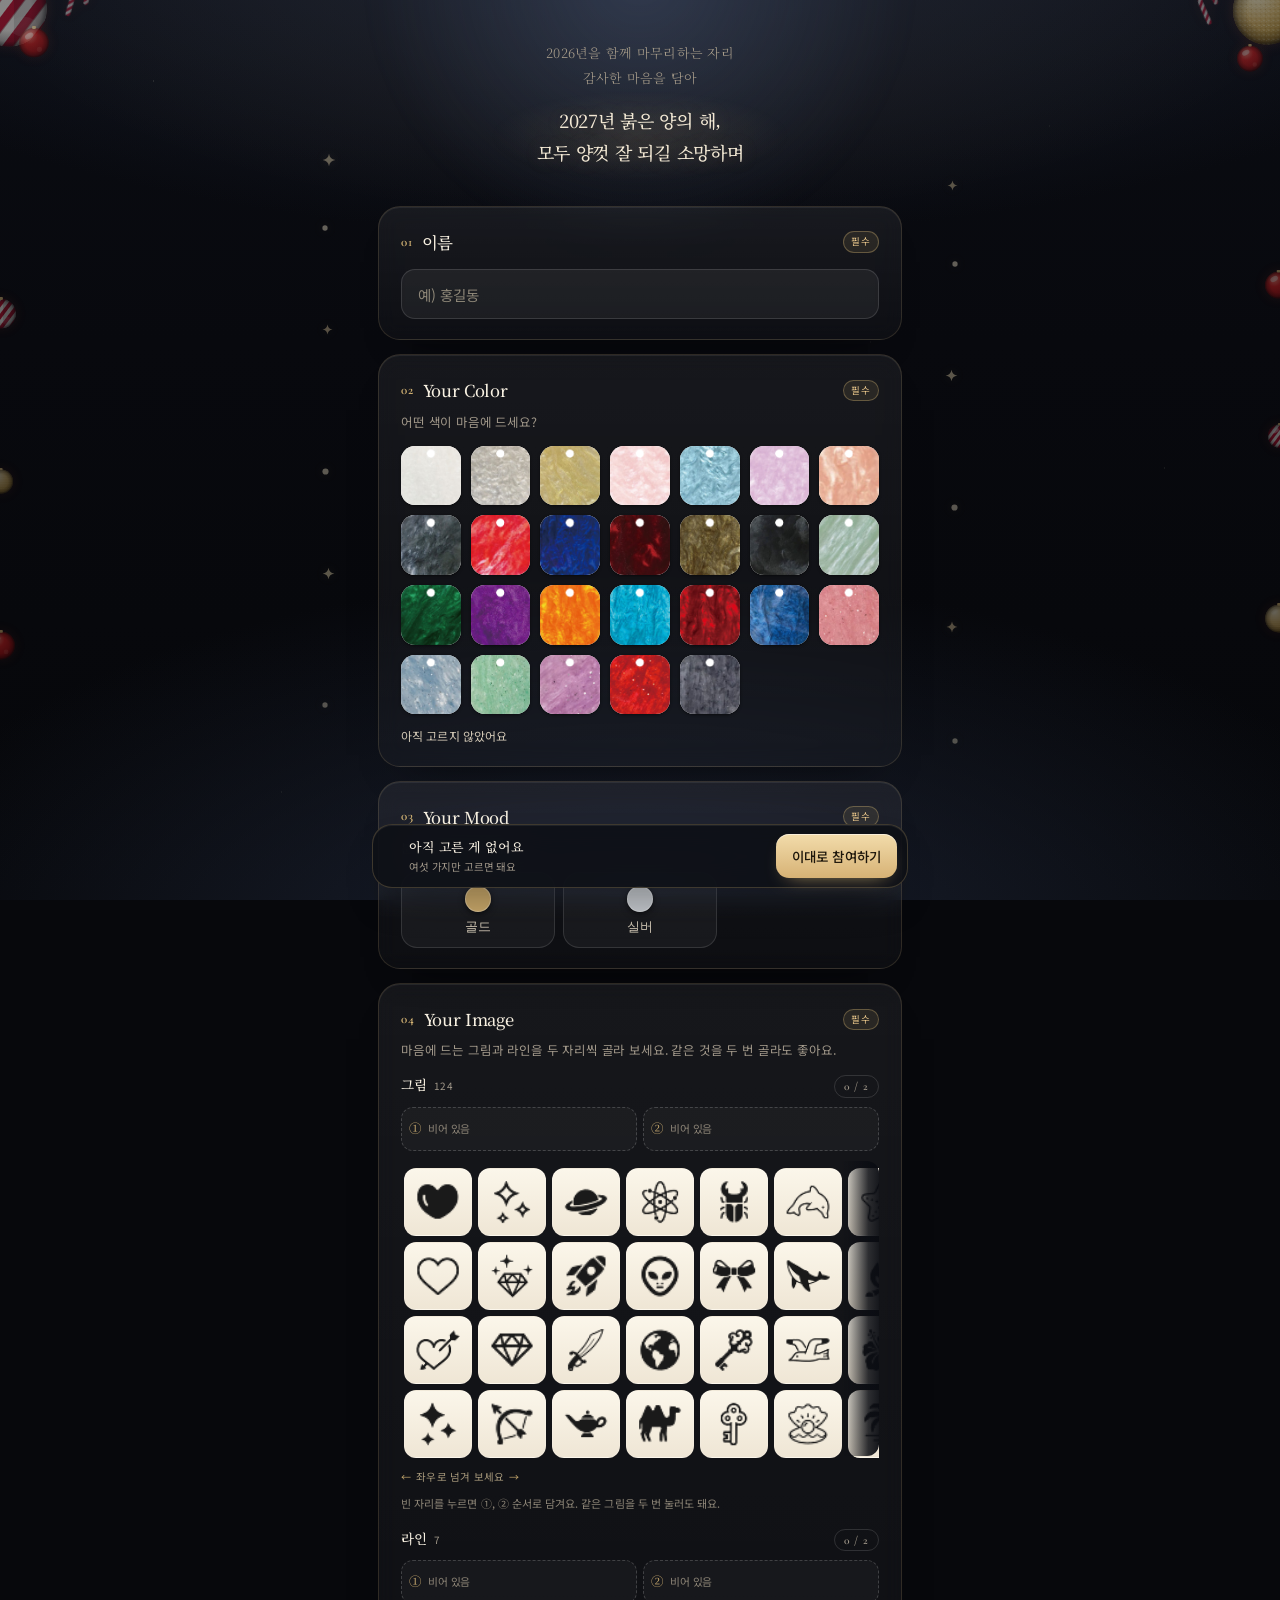
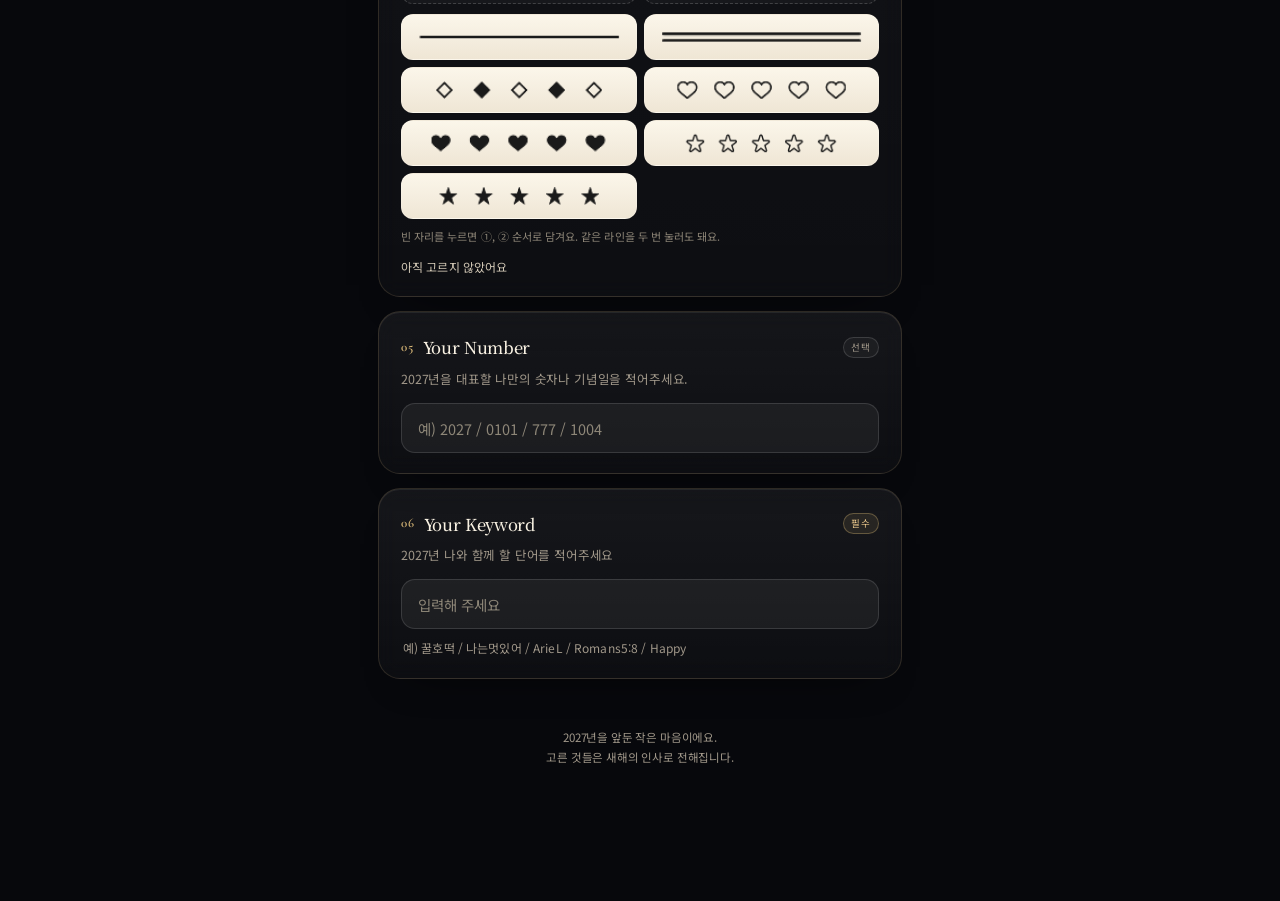
==== commit be5bfbd9: "푸터 문구 복원(맨 아래 '2027 · MOOD' 표기는 넣지 않음), 캐시버스터 n" ====
--- a/index.html
+++ b/index.html
@@ -13,7 +13,7 @@
 <link rel="preconnect" href="https://fonts.googleapis.com">
 <link rel="preconnect" href="https://fonts.gstatic.com" crossorigin>
 <link href="https://fonts.googleapis.com/css2?family=Noto+Serif+KR:wght@300;500;700&family=Noto+Sans+KR:wght@300;400;500;700&family=Nanum+Pen+Script&family=Cormorant+Garamond:ital,wght@0,300;0,400;0,600;1,400&display=swap" rel="stylesheet">
-<link rel="stylesheet" href="styles.css?v=20271120m">
+<link rel="stylesheet" href="styles.css?v=20271120n">
 </head>
 <body>
 <div class="sky" aria-hidden="true"></div>
@@ -234,6 +234,10 @@
       <p class="error" id="errKeyword" hidden>단어를 적어 주세요.</p>
     </section>
 
+    <footer class="site-foot">
+      <p>2027년을 앞둔 작은 마음이에요.<br>고른 것들은 새해의 인사로 전해집니다.</p>
+    </footer>
+
   </form>
 </main>
 
@@ -263,6 +267,6 @@
   </div>
 </div>
 
-<script src="app.js?v=20271120m"></script>
+<script src="app.js?v=20271120n"></script>
 </body>
 </html>
--- a/styles.css
+++ b/styles.css
@@ -654,6 +654,15 @@
 }
 .icon-cell[aria-checked="true"] .pick-badge{opacity:1;transform:scale(1)}
 
+/* ---------- 푸터 (맨 아래 문구만, 2027 MOOD 표기는 두지 않는다) ---------- */
+.site-foot{
+  text-align:center;
+  padding:22px 10px 12px;
+  color:var(--muted);
+  font-size:11.5px;
+  line-height:1.8;
+}
+
 /* ---------- dock (선택 요약 + 제출) ---------- */
 .dock{
   position:fixed;
